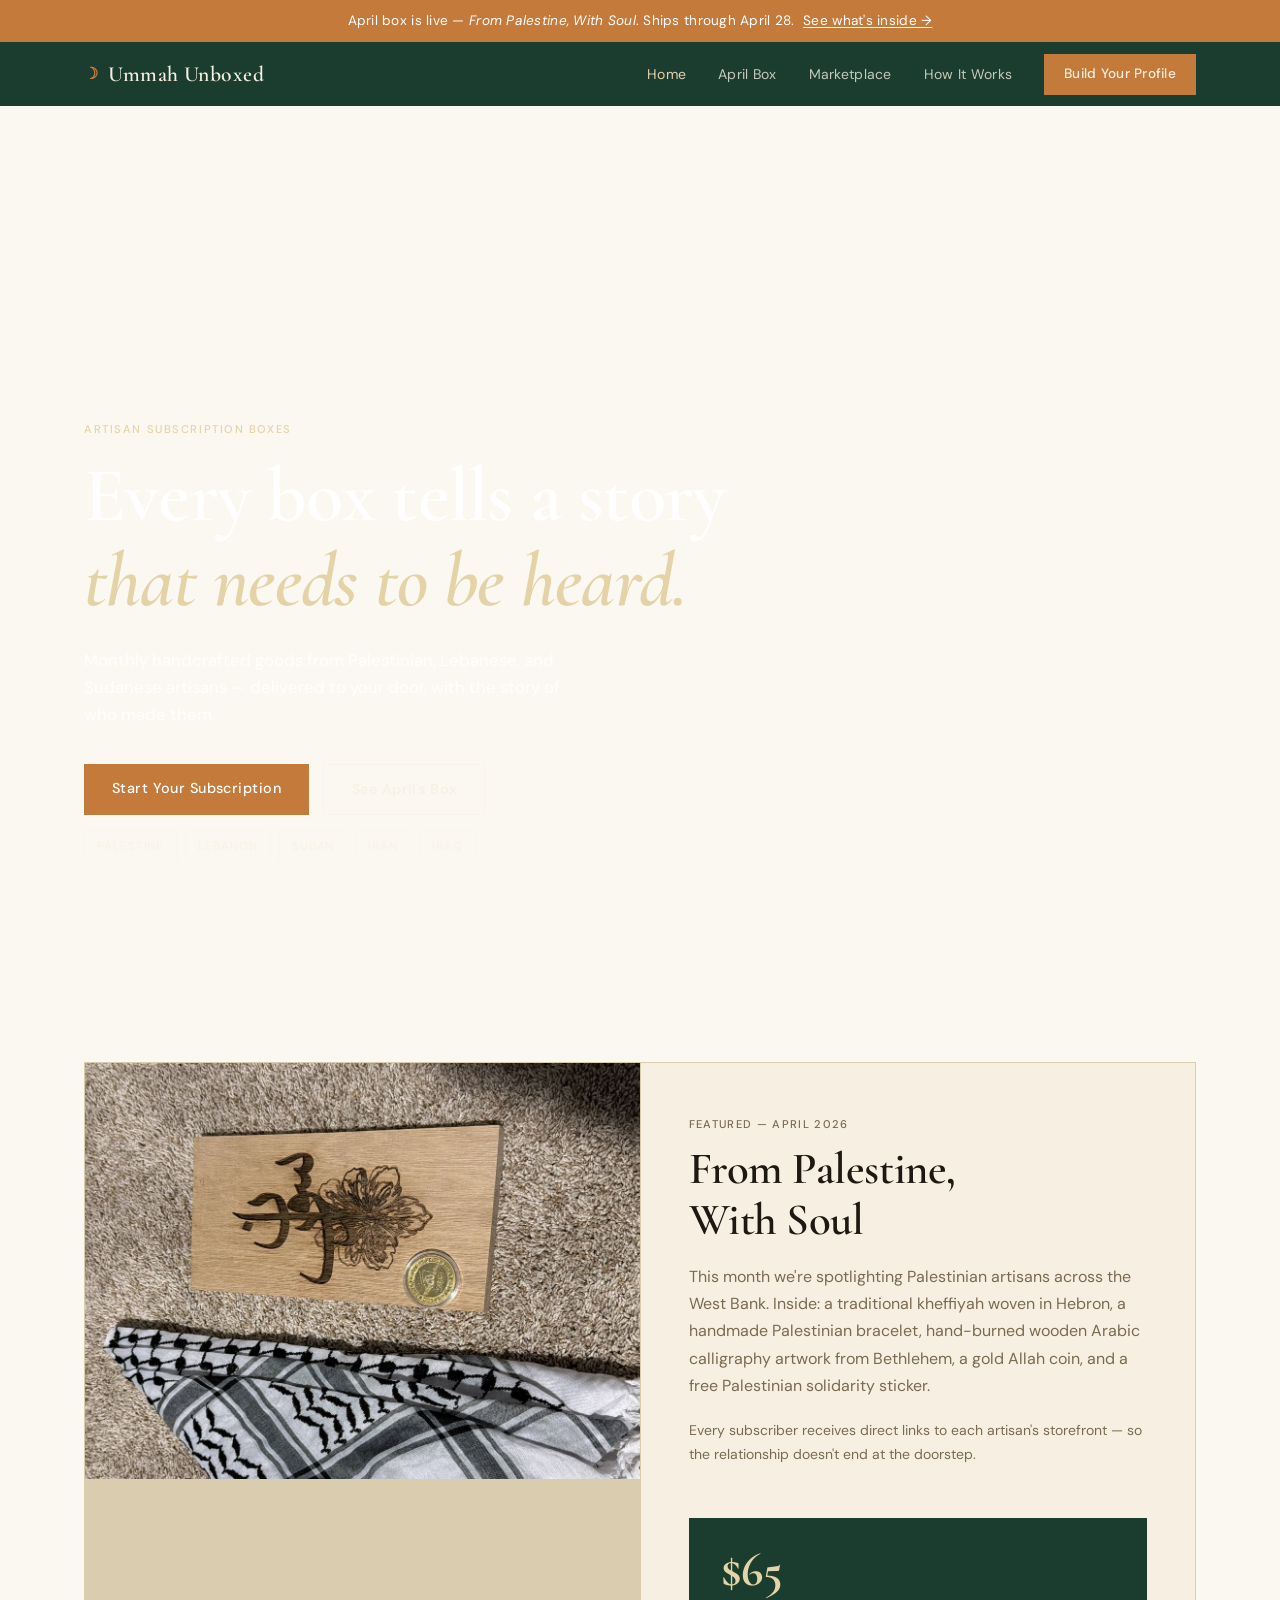
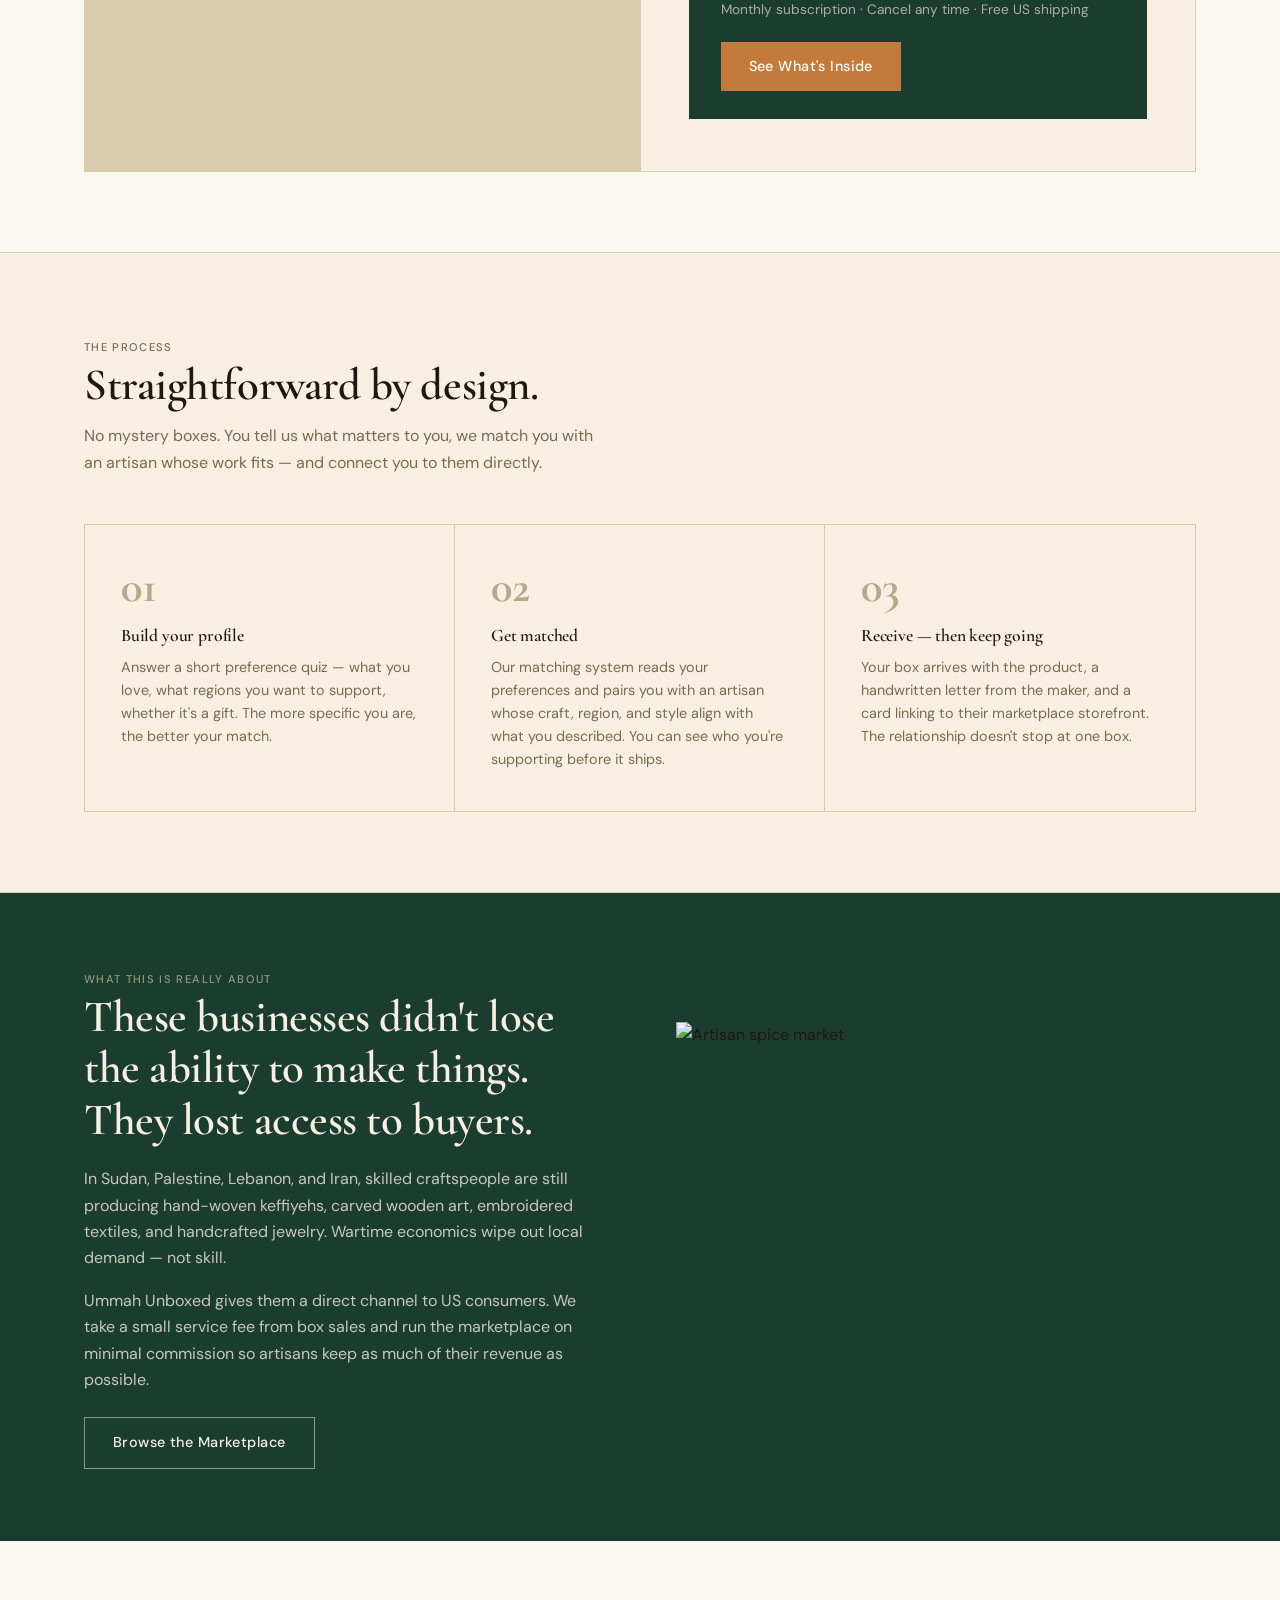
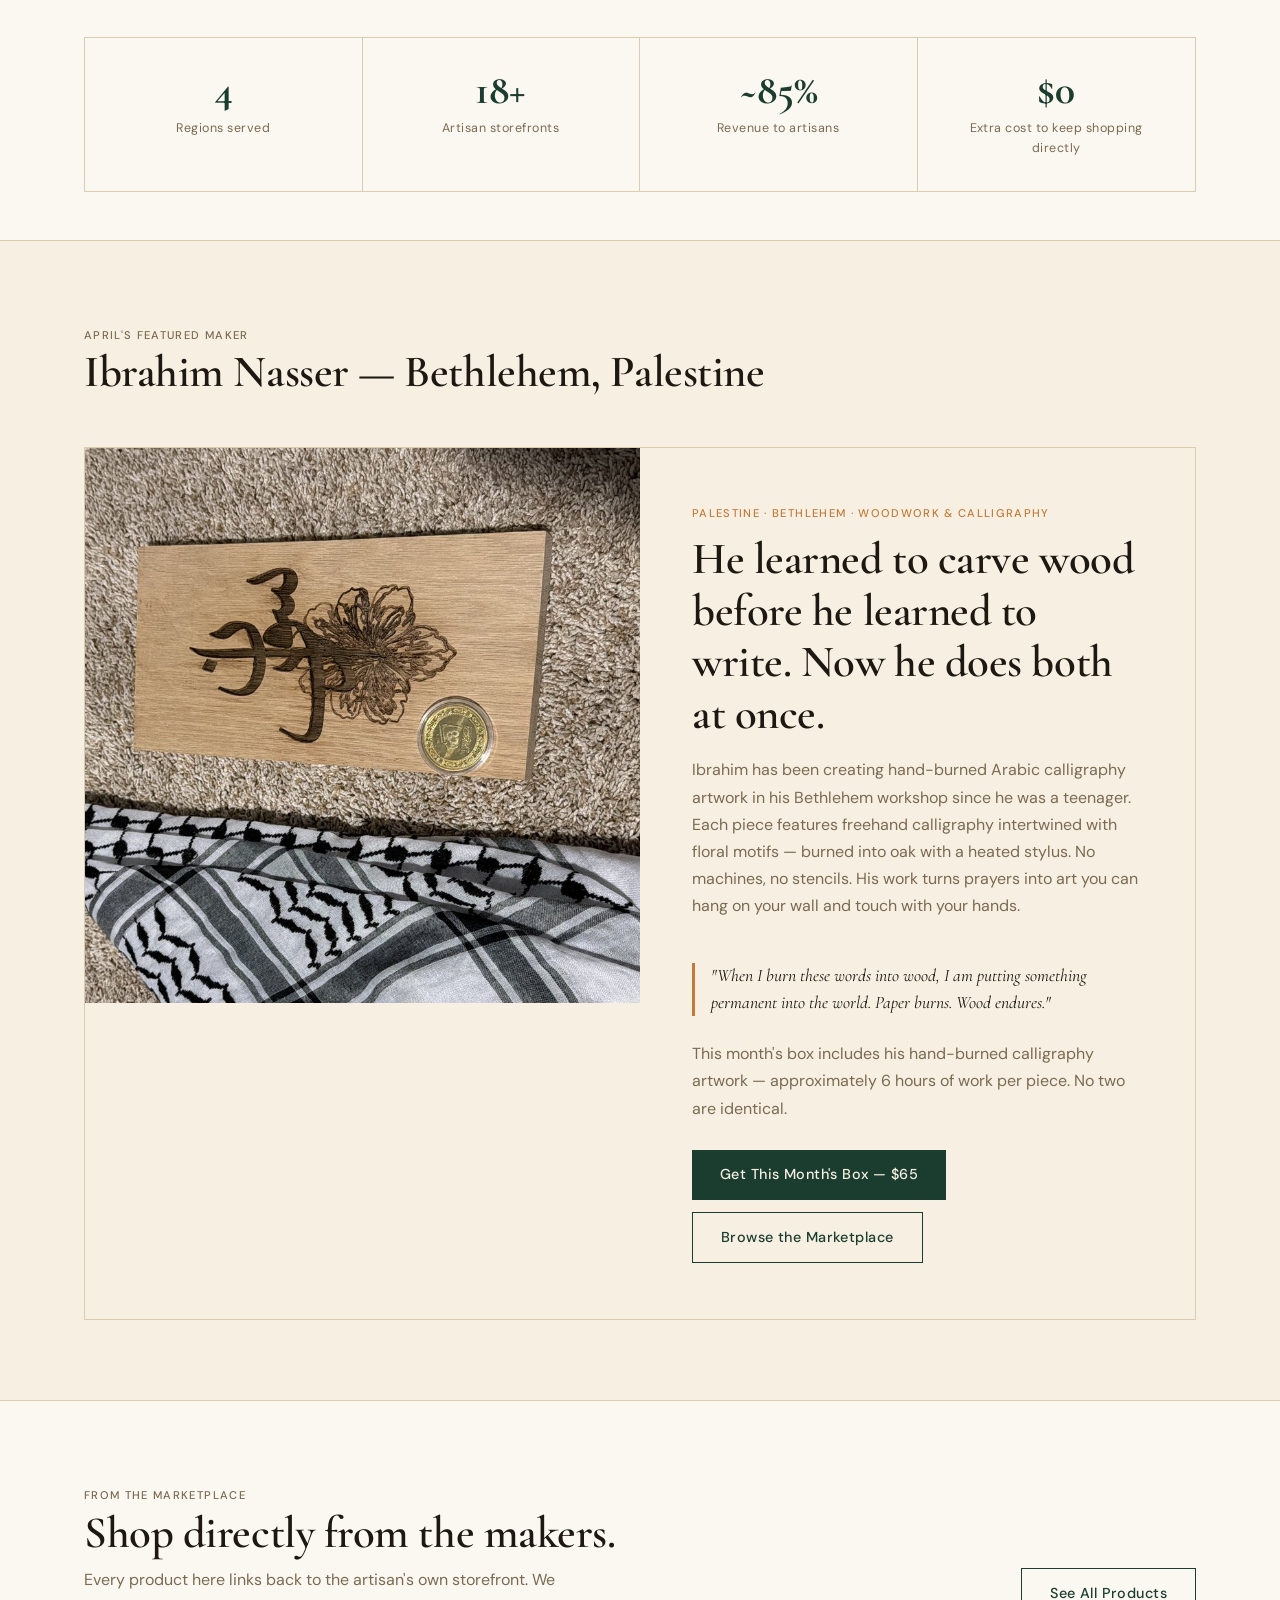
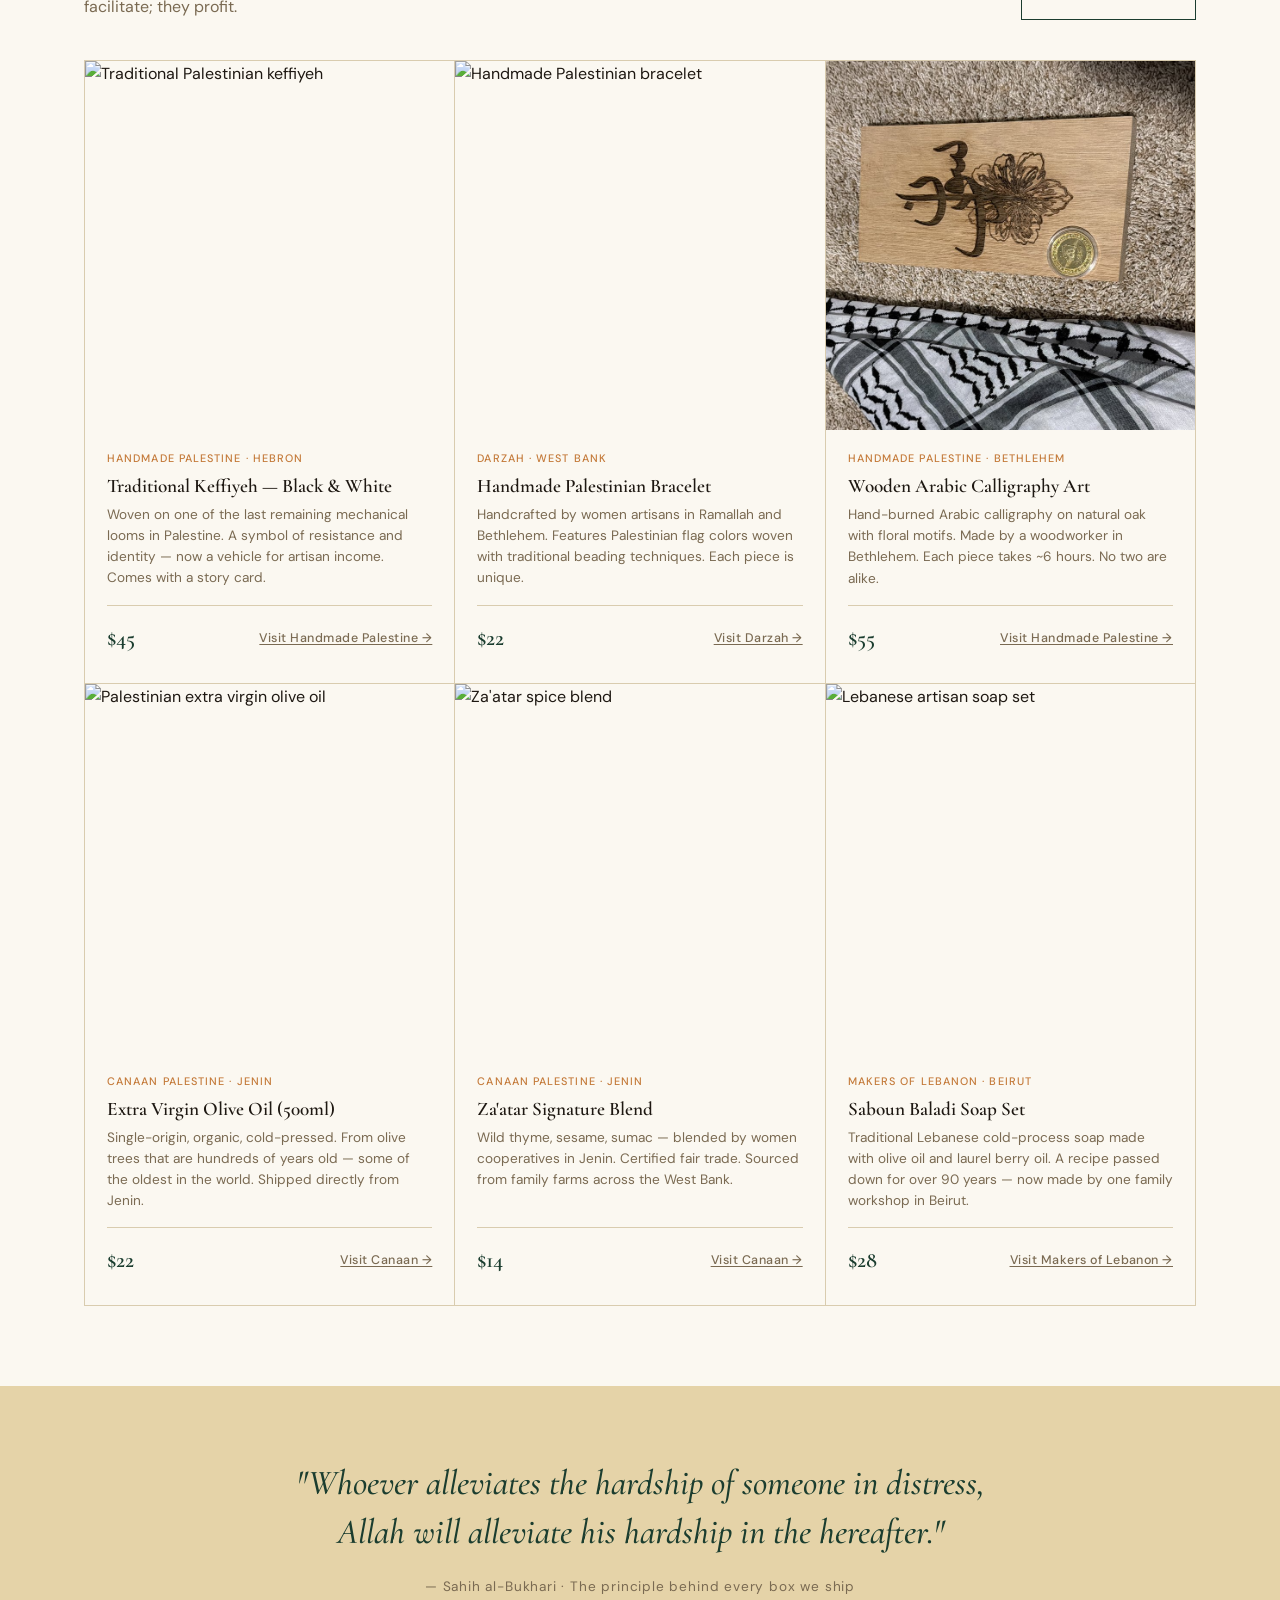
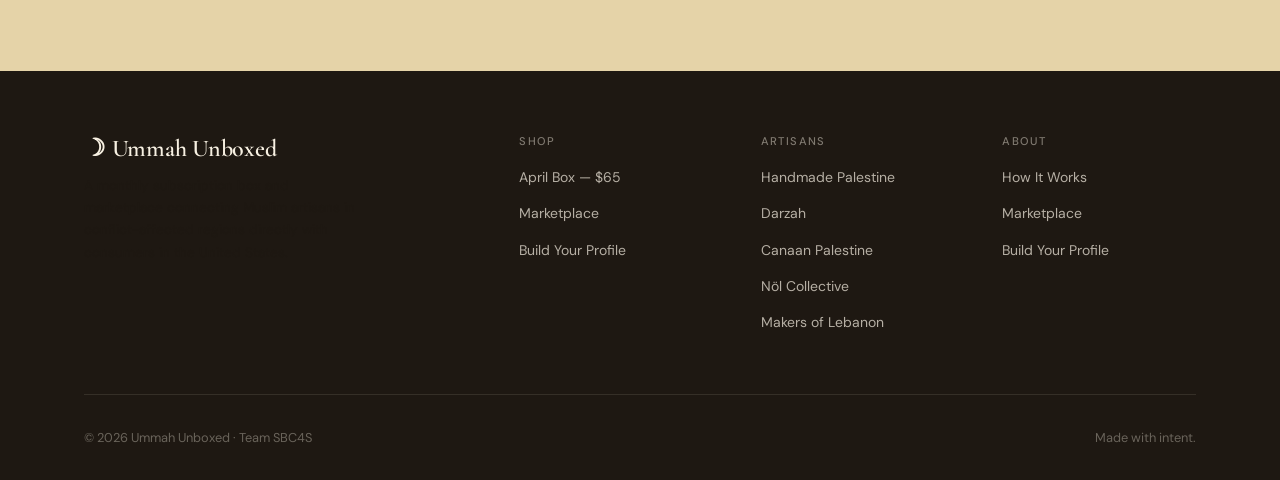
==== index.html @ d812a927 "Initial commit: Ummah Unboxed website with April 2026 box April box theme: "From Palestine, With Sou" ====
<!DOCTYPE html>
<html lang="en">
<head>
  <meta charset="UTF-8">
  <meta name="viewport" content="width=device-width, initial-scale=1.0">
  <title>Ummah Unboxed — Artisan Subscription Boxes from Muslim-Majority Regions</title>
  <link rel="stylesheet" href="styles.css">
  <style>
    .region-pills { display: flex; gap: 8px; flex-wrap: wrap; margin-top: 16px; }
    .region-pill {
      font-size: 0.72rem; letter-spacing: 0.08em; text-transform: uppercase;
      padding: 5px 12px; border: 1px solid rgba(247,240,226,0.35); color: rgba(247,240,226,0.65);
      font-weight: 500;
    }
    .two-col-feature {
      display: grid; grid-template-columns: 1fr 1fr; gap: 1px; background: var(--border);
      border: 1px solid var(--border); margin-top: 48px;
    }
    .two-col-feature__img { aspect-ratio: 4/3; overflow: hidden; }
    .two-col-feature__img img { width: 100%; height: 100%; object-fit: cover; }
    .two-col-feature__body {
      padding: 52px 48px; background: var(--cream); display: flex;
      flex-direction: column; justify-content: center;
    }
    .two-col-feature__body .label { margin-bottom: 10px; }
    .two-col-feature__body h2 { margin-bottom: 16px; }
    .two-col-feature__body p  { color: var(--muted); margin-bottom: 20px; line-height: 1.7; }
    .two-col-feature__price-box {
      background: var(--deep-green); color: var(--cream); padding: 28px 32px; margin-top: 32px;
    }
    .two-col-feature__price-box .price-big {
      font-family: 'Cormorant Garamond', Georgia, serif; font-size: 3rem;
      font-weight: 700; color: var(--wheat); line-height: 1;
    }
    .two-col-feature__price-box p { color: rgba(247,240,226,0.65); font-size: 0.85rem; margin-top: 4px; margin-bottom: 20px; }
    .story-pull {
      background: var(--deep-green); padding: 6px 16px;
      font-size: 0.72rem; letter-spacing: 0.1em; text-transform: uppercase;
      color: var(--wheat); font-weight: 500; display: inline-block; margin-bottom: 16px;
    }
    .impact-row {
      display: grid; grid-template-columns: repeat(4, 1fr); gap: 0;
      border: 1px solid var(--border); margin-top: 48px;
    }
    .impact-box {
      padding: 32px; text-align: center; border-right: 1px solid var(--border);
    }
    .impact-box:last-child { border-right: none; }
    .impact-box__num {
      font-family: 'Cormorant Garamond', Georgia, serif;
      font-size: 2.6rem; font-weight: 700; color: var(--deep-green); display: block; line-height: 1;
    }
    .impact-box__label { font-size: 0.78rem; color: var(--muted); margin-top: 6px; letter-spacing: 0.04em; }
    @media (max-width: 768px) {
      .two-col-feature { grid-template-columns: 1fr; }
      .impact-row { grid-template-columns: 1fr 1fr; }
      .impact-box { border-right: none; border-bottom: 1px solid var(--border); }
    }
    @media (max-width: 480px) { .impact-row { grid-template-columns: 1fr; } }
  </style>
</head>
<body>

<!-- Announcement Bar -->
<div class="announce-bar">
  April box is live — <em>From Palestine, With Soul</em>. Ships through April 28.&nbsp;
  <a href="april-box.html">See what's inside &rarr;</a>
</div>

<!-- Navigation -->
<nav class="nav">
  <div class="nav__inner">
    <a href="index.html" class="nav__logo">
      <span class="star">&#9789;</span> Ummah Unboxed
    </a>
    <div class="nav__links">
      <a href="index.html" class="active">Home</a>
      <a href="april-box.html">April Box</a>
      <a href="marketplace.html">Marketplace</a>
      <a href="#how-it-works">How It Works</a>
      <a href="profile.html" class="nav__cta">Build Your Profile</a>
    </div>
  </div>
</nav>

<!-- Hero -->
<section class="hero">
  <div class="hero__bg" style="background-image: url('https://images.unsplash.com/photo-1558769132-cb1aea458c5e?auto=format&fit=crop&w=1800&q=80');"></div>
  <div class="hero__content">
    <span class="hero__tag">Artisan Subscription Boxes</span>
    <h1 class="hero__headline">Every box tells a story<br><em>that needs to be heard.</em></h1>
    <p class="hero__sub">Monthly handcrafted goods from Palestinian, Lebanese, and Sudanese artisans — delivered to your door, with the story of who made them.</p>
    <div class="hero__actions">
      <a href="profile.html" class="btn btn--amber">Start Your Subscription</a>
      <a href="april-box.html" class="btn btn--outline-light">See April's Box</a>
    </div>
    <div class="region-pills">
      <span class="region-pill">Palestine</span>
      <span class="region-pill">Lebanon</span>
      <span class="region-pill">Sudan</span>
      <span class="region-pill">Iran</span>
      <span class="region-pill">Iraq</span>
    </div>
  </div>
</section>

<!-- April Box Feature -->
<section class="section" style="background: var(--light-cream);">
  <div class="container">
    <div class="two-col-feature">
      <div class="two-col-feature__img">
        <img src="april-box-photo.jpeg" alt="April 2026 box contents — keffiyeh, wooden calligraphy, gold coin">
      </div>
      <div class="two-col-feature__body">
        <span class="label">Featured — April 2026</span>
        <h2>From Palestine,<br>With Soul</h2>
        <p>This month we're spotlighting Palestinian artisans across the West Bank. Inside: a traditional kheffiyah woven in Hebron, a handmade Palestinian bracelet, hand-burned wooden Arabic calligraphy artwork from Bethlehem, a gold Allah coin, and a free Palestinian solidarity sticker.</p>
        <p style="font-size: 0.875rem; color: var(--muted);">Every subscriber receives direct links to each artisan's storefront — so the relationship doesn't end at the doorstep.</p>
        <div class="two-col-feature__price-box">
          <span class="price-big">$65</span>
          <p>Monthly subscription &middot; Cancel any time &middot; Free US shipping</p>
          <a href="april-box.html" class="btn btn--amber">See What's Inside</a>
        </div>
      </div>
    </div>
  </div>
</section>

<hr class="divider">

<!-- How It Works -->
<section class="section how-it-works" id="how-it-works">
  <div class="container">
    <div class="section-header">
      <span class="label">The Process</span>
      <h2>Straightforward by design.</h2>
      <p>No mystery boxes. You tell us what matters to you, we match you with an artisan whose work fits — and connect you to them directly.</p>
    </div>
    <div class="steps">
      <div class="step">
        <div class="step__num">01</div>
        <h4>Build your profile</h4>
        <p>Answer a short preference quiz — what you love, what regions you want to support, whether it's a gift. The more specific you are, the better your match.</p>
      </div>
      <div class="step">
        <div class="step__num">02</div>
        <h4>Get matched</h4>
        <p>Our matching system reads your preferences and pairs you with an artisan whose craft, region, and style align with what you described. You can see who you're supporting before it ships.</p>
      </div>
      <div class="step">
        <div class="step__num">03</div>
        <h4>Receive — then keep going</h4>
        <p>Your box arrives with the product, a handwritten letter from the maker, and a card linking to their marketplace storefront. The relationship doesn't stop at one box.</p>
      </div>
    </div>
  </div>
</section>

<hr class="divider">

<!-- Mission Section -->
<section class="mission-strip">
  <div class="container">
    <div class="mission-strip__inner">
      <div class="mission-strip__text">
        <span class="label" style="color: var(--wheat); opacity: 0.6;">What This Is Really About</span>
        <h2>These businesses didn't lose the ability to make things. They lost access to buyers.</h2>
        <p>In Sudan, Palestine, Lebanon, and Iran, skilled craftspeople are still producing hand-woven keffiyehs, carved wooden art, embroidered textiles, and handcrafted jewelry. Wartime economics wipe out local demand — not skill.</p>
        <p>Ummah Unboxed gives them a direct channel to US consumers. We take a small service fee from box sales and run the marketplace on minimal commission so artisans keep as much of their revenue as possible.</p>
        <a href="marketplace.html" class="btn btn--outline-light" style="margin-top: 8px;">Browse the Marketplace</a>
      </div>
      <div class="mission-strip__img">
        <img src="https://images.unsplash.com/photo-1596040033229-a9821ebd058d?auto=format&fit=crop&w=900&q=80" alt="Artisan spice market">
      </div>
    </div>
  </div>
</section>

<!-- Impact Numbers -->
<section class="section--sm" style="background: var(--light-cream);">
  <div class="container">
    <div class="impact-row">
      <div class="impact-box">
        <span class="impact-box__num">4</span>
        <div class="impact-box__label">Regions served</div>
      </div>
      <div class="impact-box">
        <span class="impact-box__num">18+</span>
        <div class="impact-box__label">Artisan storefronts</div>
      </div>
      <div class="impact-box">
        <span class="impact-box__num">~85%</span>
        <div class="impact-box__label">Revenue to artisans</div>
      </div>
      <div class="impact-box">
        <span class="impact-box__num">$0</span>
        <div class="impact-box__label">Extra cost to keep shopping directly</div>
      </div>
    </div>
  </div>
</section>

<hr class="divider">

<!-- Featured Artisan Spotlight -->
<section class="section" style="background: var(--cream);">
  <div class="container">
    <div class="section-header">
      <span class="label">April's Featured Maker</span>
      <h2>Ibrahim Nasser — Bethlehem, Palestine</h2>
    </div>
    <div class="artisan-spot">
      <div class="artisan-spot__img">
        <img src="april-box-photo.jpeg" alt="Handmade wooden Arabic calligraphy artwork from Bethlehem">
      </div>
      <div class="artisan-spot__body">
        <span class="artisan-spot__region">Palestine &middot; Bethlehem &middot; Woodwork &amp; Calligraphy</span>
        <h2>He learned to carve wood before he learned to write. Now he does both at once.</h2>
        <p>Ibrahim has been creating hand-burned Arabic calligraphy artwork in his Bethlehem workshop since he was a teenager. Each piece features freehand calligraphy intertwined with floral motifs — burned into oak with a heated stylus. No machines, no stencils. His work turns prayers into art you can hang on your wall and touch with your hands.</p>
        <blockquote>"When I burn these words into wood, I am putting something permanent into the world. Paper burns. Wood endures."</blockquote>
        <p>This month's box includes his hand-burned calligraphy artwork — approximately 6 hours of work per piece. No two are identical.</p>
        <div class="artisan-spot__actions">
          <a href="april-box.html" class="btn btn--primary">Get This Month's Box — $65</a>
          <a href="marketplace.html" class="btn btn--outline">Browse the Marketplace</a>
        </div>
      </div>
    </div>
  </div>
</section>

<hr class="divider">

<!-- Marketplace Preview -->
<section class="section" style="background: var(--light-cream);">
  <div class="container">
    <div class="section-header" style="display: flex; justify-content: space-between; align-items: flex-end; flex-wrap: wrap; gap: 16px; margin-bottom: 0;">
      <div>
        <span class="label">From the Marketplace</span>
        <h2>Shop directly from the makers.</h2>
        <p style="margin-top: 8px;">Every product here links back to the artisan's own storefront. We facilitate; they profit.</p>
      </div>
      <a href="marketplace.html" class="btn btn--outline" style="white-space: nowrap;">See All Products</a>
    </div>

    <div class="product-grid" style="margin-top: 40px;">

      <!-- Product 1 - Keffiyeh -->
      <div class="product-card">
        <div class="product-card__img">
          <img src="https://images.unsplash.com/photo-1583394293214-0b3b6a9b5fcc?auto=format&fit=crop&w=600&q=80" alt="Traditional Palestinian keffiyeh">
        </div>
        <div class="product-card__body">
          <span class="product-card__from">Handmade Palestine &middot; Hebron</span>
          <div class="product-card__name">Traditional Keffiyeh &mdash; Black &amp; White</div>
          <p class="product-card__desc">Woven on one of the last remaining mechanical looms in Palestine. A symbol of resistance and identity — now a vehicle for artisan income. Comes with a story card.</p>
          <div class="product-card__footer">
            <span class="product-card__price">$45</span>
            <a href="https://handmadepalestine.com" target="_blank" class="product-card__link">Visit Handmade Palestine &rarr;</a>
          </div>
        </div>
      </div>

      <!-- Product 2 - Bracelet -->
      <div class="product-card">
        <div class="product-card__img">
          <img src="https://images.unsplash.com/photo-1611085583191-a3b181a88401?auto=format&fit=crop&w=600&q=80" alt="Handmade Palestinian bracelet">
        </div>
        <div class="product-card__body">
          <span class="product-card__from">Darzah &middot; West Bank</span>
          <div class="product-card__name">Handmade Palestinian Bracelet</div>
          <p class="product-card__desc">Handcrafted by women artisans in Ramallah and Bethlehem. Features Palestinian flag colors woven with traditional beading techniques. Each piece is unique.</p>
          <div class="product-card__footer">
            <span class="product-card__price">$22</span>
            <a href="https://www.darzah.org" target="_blank" class="product-card__link">Visit Darzah &rarr;</a>
          </div>
        </div>
      </div>

      <!-- Product 3 - Wooden Art -->
      <div class="product-card">
        <div class="product-card__img">
          <img src="april-box-photo.jpeg" alt="Handmade wooden Arabic calligraphy artwork" style="object-position: top;">
        </div>
        <div class="product-card__body">
          <span class="product-card__from">Handmade Palestine &middot; Bethlehem</span>
          <div class="product-card__name">Wooden Arabic Calligraphy Art</div>
          <p class="product-card__desc">Hand-burned Arabic calligraphy on natural oak with floral motifs. Made by a woodworker in Bethlehem. Each piece takes ~6 hours. No two are alike.</p>
          <div class="product-card__footer">
            <span class="product-card__price">$55</span>
            <a href="https://handmadepalestine.com" target="_blank" class="product-card__link">Visit Handmade Palestine &rarr;</a>
          </div>
        </div>
      </div>

      <!-- Product 4 - Olive Oil -->
      <div class="product-card">
        <div class="product-card__img">
          <img src="https://images.unsplash.com/photo-1474979266404-7eaacbcd87c5?auto=format&fit=crop&w=600&q=80" alt="Palestinian extra virgin olive oil">
        </div>
        <div class="product-card__body">
          <span class="product-card__from">Canaan Palestine &middot; Jenin</span>
          <div class="product-card__name">Extra Virgin Olive Oil (500ml)</div>
          <p class="product-card__desc">Single-origin, organic, cold-pressed. From olive trees that are hundreds of years old — some of the oldest in the world. Shipped directly from Jenin.</p>
          <div class="product-card__footer">
            <span class="product-card__price">$22</span>
            <a href="https://canaanpalestine.com" target="_blank" class="product-card__link">Visit Canaan &rarr;</a>
          </div>
        </div>
      </div>

      <!-- Product 5 - Za'atar -->
      <div class="product-card">
        <div class="product-card__img">
          <img src="https://images.unsplash.com/photo-1596040033229-a9821ebd058d?auto=format&fit=crop&w=600&q=80" alt="Za'atar spice blend">
        </div>
        <div class="product-card__body">
          <span class="product-card__from">Canaan Palestine &middot; Jenin</span>
          <div class="product-card__name">Za'atar Signature Blend</div>
          <p class="product-card__desc">Wild thyme, sesame, sumac — blended by women cooperatives in Jenin. Certified fair trade. Sourced from family farms across the West Bank.</p>
          <div class="product-card__footer">
            <span class="product-card__price">$14</span>
            <a href="https://canaanpalestine.com" target="_blank" class="product-card__link">Visit Canaan &rarr;</a>
          </div>
        </div>
      </div>

      <!-- Product 6 - Soap -->
      <div class="product-card">
        <div class="product-card__img">
          <img src="https://images.unsplash.com/photo-1540202403-b7abd6a9f0c4?auto=format&fit=crop&w=600&q=80" alt="Lebanese artisan soap set">
        </div>
        <div class="product-card__body">
          <span class="product-card__from">Makers of Lebanon &middot; Beirut</span>
          <div class="product-card__name">Saboun Baladi Soap Set</div>
          <p class="product-card__desc">Traditional Lebanese cold-process soap made with olive oil and laurel berry oil. A recipe passed down for over 90 years — now made by one family workshop in Beirut.</p>
          <div class="product-card__footer">
            <span class="product-card__price">$28</span>
            <a href="https://makersoflebanon.com" target="_blank" class="product-card__link">Visit Makers of Lebanon &rarr;</a>
          </div>
        </div>
      </div>

    </div>
  </div>
</section>

<!-- Pull Quote -->
<div class="quote-strip">
  <blockquote>"Whoever alleviates the hardship of someone in distress, Allah will alleviate his hardship in the hereafter."</blockquote>
  <cite>&mdash; Sahih al-Bukhari &middot; The principle behind every box we ship</cite>
</div>

<!-- Footer -->
<footer class="footer">
  <div class="container">
    <div class="footer__inner">
      <div class="footer__brand">
        <h3>&#9789; Ummah Unboxed</h3>
        <p>A monthly subscription box and marketplace connecting Muslim artisans in conflict-affected regions directly with consumers in the United States.</p>
      </div>
      <div class="footer__col">
        <h4>Shop</h4>
        <ul>
          <li><a href="april-box.html">April Box &mdash; $65</a></li>
          <li><a href="marketplace.html">Marketplace</a></li>
          <li><a href="profile.html">Build Your Profile</a></li>
        </ul>
      </div>
      <div class="footer__col">
        <h4>Artisans</h4>
        <ul>
          <li><a href="https://handmadepalestine.com" target="_blank">Handmade Palestine</a></li>
          <li><a href="https://www.darzah.org" target="_blank">Darzah</a></li>
          <li><a href="https://canaanpalestine.com" target="_blank">Canaan Palestine</a></li>
          <li><a href="https://nolcollective.com" target="_blank">N&ouml;l Collective</a></li>
          <li><a href="https://makersoflebanon.com" target="_blank">Makers of Lebanon</a></li>
        </ul>
      </div>
      <div class="footer__col">
        <h4>About</h4>
        <ul>
          <li><a href="#how-it-works">How It Works</a></li>
          <li><a href="marketplace.html">Marketplace</a></li>
          <li><a href="profile.html">Build Your Profile</a></li>
        </ul>
      </div>
    </div>
    <div class="footer__bottom">
      <span>&copy; 2026 Ummah Unboxed &middot; Team SBC4S</span>
      <span>Made with intent.</span>
    </div>
  </div>
</footer>

<script>
  document.querySelectorAll('.size-btn').forEach(btn => {
    btn.addEventListener('click', () => {
      btn.closest('.size-row').querySelectorAll('.size-btn').forEach(b => b.classList.remove('selected'));
      btn.classList.add('selected');
    });
  });
</script>

</body>
</html>
---- styles.css ----
@import url('https://fonts.googleapis.com/css2?family=Cormorant+Garamond:ital,wght@0,400;0,500;0,600;0,700;1,400;1,600&family=DM+Sans:opsz,wght@9..40,300;9..40,400;9..40,500&display=swap');

/* ── Variables ── */
:root {
  --cream:        #F7F0E2;
  --light-cream:  #FBF8F1;
  --deep-green:   #1B3D2F;
  --green-mid:    #2D5C44;
  --amber:        #C47A3A;
  --amber-dark:   #9E5E22;
  --warm-black:   #1E1812;
  --wheat:        #E5D3A8;
  --muted:        #7A6A52;
  --border:       #D9CCAF;
  --border-dark:  #B8A88A;
  --red-accent:   #A83030;
}

*, *::before, *::after { box-sizing: border-box; margin: 0; padding: 0; }
html { font-size: 16px; scroll-behavior: smooth; }

body {
  font-family: 'DM Sans', -apple-system, Helvetica, Arial, sans-serif;
  background: var(--light-cream);
  color: var(--warm-black);
  line-height: 1.65;
  -webkit-font-smoothing: antialiased;
}

img { display: block; max-width: 100%; }
a  { color: inherit; text-decoration: none; }
ul { list-style: none; }

/* ── Typography ── */
h1, h2, h3, h4 {
  font-family: 'Cormorant Garamond', Georgia, serif;
  font-weight: 600;
  line-height: 1.15;
  letter-spacing: -0.01em;
}
h1 { font-size: clamp(2.4rem, 5vw, 4.2rem); }
h2 { font-size: clamp(1.8rem, 3.5vw, 2.8rem); }
h3 { font-size: clamp(1.3rem, 2.5vw, 1.9rem); }
h4 { font-size: 1.15rem; }

p { font-size: 1rem; color: var(--warm-black); }
.muted { color: var(--muted); font-size: 0.875rem; }
.label {
  font-size: 0.7rem;
  font-weight: 500;
  letter-spacing: 0.12em;
  text-transform: uppercase;
  color: var(--muted);
}

/* ── Layout ── */
.container { max-width: 1160px; margin: 0 auto; padding: 0 24px; }
.section    { padding: 80px 0; }
.section--sm { padding: 48px 0; }
.divider {
  border: none;
  border-top: 1px solid var(--border);
  margin: 0;
}
.divider--thick {
  border-top: 3px solid var(--deep-green);
}

/* ── Navigation ── */
.nav {
  background: var(--deep-green);
  position: sticky;
  top: 0;
  z-index: 100;
}
.nav__inner {
  display: flex;
  align-items: center;
  justify-content: space-between;
  height: 64px;
  max-width: 1160px;
  margin: 0 auto;
  padding: 0 24px;
}
.nav__logo {
  font-family: 'Cormorant Garamond', Georgia, serif;
  font-size: 1.35rem;
  font-weight: 600;
  color: var(--cream);
  letter-spacing: 0.02em;
  display: flex;
  align-items: center;
  gap: 10px;
}
.nav__logo span.star { color: var(--amber); font-size: 1rem; }
.nav__links {
  display: flex;
  align-items: center;
  gap: 32px;
}
.nav__links a {
  color: rgba(247,240,226,0.78);
  font-size: 0.875rem;
  font-weight: 400;
  letter-spacing: 0.02em;
  transition: color 0.15s;
}
.nav__links a:hover { color: var(--cream); }
.nav__links a.active { color: var(--wheat); }
.nav__cta {
  background: var(--amber);
  color: var(--cream) !important;
  font-weight: 500 !important;
  padding: 9px 20px;
  font-size: 0.85rem !important;
  letter-spacing: 0.03em;
  transition: background 0.15s !important;
}
.nav__cta:hover { background: var(--amber-dark) !important; }

/* ── Buttons ── */
.btn {
  display: inline-block;
  font-family: 'DM Sans', sans-serif;
  font-size: 0.9rem;
  font-weight: 500;
  letter-spacing: 0.03em;
  padding: 13px 28px;
  cursor: pointer;
  border: none;
  transition: background 0.15s, color 0.15s;
  text-align: center;
}
.btn--primary {
  background: var(--deep-green);
  color: var(--cream);
}
.btn--primary:hover { background: var(--green-mid); }

.btn--amber {
  background: var(--amber);
  color: #fff;
}
.btn--amber:hover { background: var(--amber-dark); }

.btn--outline {
  background: transparent;
  color: var(--deep-green);
  border: 1.5px solid var(--deep-green);
}
.btn--outline:hover { background: var(--deep-green); color: var(--cream); }

.btn--outline-light {
  background: transparent;
  color: var(--cream);
  border: 1.5px solid rgba(247,240,226,0.5);
}
.btn--outline-light:hover {
  background: rgba(247,240,226,0.1);
  border-color: var(--cream);
}

.btn--sm { padding: 9px 18px; font-size: 0.8rem; }

/* ── Announcement Bar ── */
.announce-bar {
  background: var(--amber);
  color: #fff;
  text-align: center;
  padding: 10px 24px;
  font-size: 0.85rem;
  font-weight: 400;
  letter-spacing: 0.02em;
}
.announce-bar a {
  color: #fff;
  text-decoration: underline;
  text-underline-offset: 2px;
}

/* ── Hero ── */
.hero {
  position: relative;
  height: 92vh;
  min-height: 580px;
  overflow: hidden;
  display: flex;
  align-items: flex-end;
}
.hero__bg {
  position: absolute;
  inset: 0;
  background-size: cover;
  background-position: center;
  filter: brightness(0.62);
}
.hero__content {
  position: relative;
  z-index: 2;
  padding: 0 0 72px 0;
  max-width: 1160px;
  width: 100%;
  margin: 0 auto;
  padding-left: 24px;
  padding-right: 24px;
}
.hero__tag {
  display: inline-block;
  font-size: 0.7rem;
  letter-spacing: 0.14em;
  text-transform: uppercase;
  color: var(--wheat);
  font-weight: 500;
  margin-bottom: 16px;
  font-family: 'DM Sans', sans-serif;
}
.hero__headline {
  font-family: 'Cormorant Garamond', Georgia, serif;
  font-size: clamp(2.8rem, 6vw, 5rem);
  font-weight: 600;
  color: #fff;
  line-height: 1.1;
  max-width: 720px;
  margin-bottom: 24px;
}
.hero__headline em { font-style: italic; color: var(--wheat); }
.hero__sub {
  font-size: 1.05rem;
  color: rgba(255,255,255,0.82);
  max-width: 480px;
  margin-bottom: 36px;
  line-height: 1.6;
}
.hero__actions { display: flex; gap: 14px; flex-wrap: wrap; }

/* ── Section Headers ── */
.section-header { margin-bottom: 48px; }
.section-header--center { text-align: center; }
.section-header p { color: var(--muted); margin-top: 12px; max-width: 520px; }
.section-header--center p { margin-left: auto; margin-right: auto; }

/* ── Mission Strip ── */
.mission-strip {
  background: var(--deep-green);
  padding: 72px 0;
}
.mission-strip__inner {
  display: grid;
  grid-template-columns: 1fr 1fr;
  gap: 72px;
  align-items: center;
}
.mission-strip__text h2 { color: var(--cream); margin-bottom: 20px; }
.mission-strip__text p  { color: rgba(247,240,226,0.78); margin-bottom: 16px; }
.mission-strip__img {
  aspect-ratio: 4/3;
  overflow: hidden;
}
.mission-strip__img img {
  width: 100%; height: 100%;
  object-fit: cover;
}

/* ── How It Works ── */
.how-it-works { background: var(--cream); }
.steps {
  display: grid;
  grid-template-columns: repeat(3, 1fr);
  gap: 0;
  border: 1px solid var(--border);
}
.step {
  padding: 40px 36px;
  border-right: 1px solid var(--border);
}
.step:last-child { border-right: none; }
.step__num {
  font-family: 'Cormorant Garamond', Georgia, serif;
  font-size: 2.8rem;
  font-weight: 700;
  color: var(--border-dark);
  line-height: 1;
  margin-bottom: 16px;
}
.step h4 { font-size: 1.1rem; margin-bottom: 10px; font-weight: 600; }
.step p  { font-size: 0.9rem; color: var(--muted); line-height: 1.6; }

/* ── Artisan Spotlight ── */
.artisan-spot {
  display: grid;
  grid-template-columns: 1fr 1fr;
  gap: 0;
  border: 1px solid var(--border);
  overflow: hidden;
}
.artisan-spot__img { aspect-ratio: 1; overflow: hidden; }
.artisan-spot__img img { width: 100%; height: 100%; object-fit: cover; }
.artisan-spot__body {
  padding: 56px 52px;
  display: flex;
  flex-direction: column;
  justify-content: center;
  background: var(--cream);
}
.artisan-spot__region {
  font-size: 0.7rem;
  letter-spacing: 0.12em;
  text-transform: uppercase;
  color: var(--amber);
  font-weight: 500;
  margin-bottom: 12px;
}
.artisan-spot__body h2 { margin-bottom: 16px; }
.artisan-spot__body p  { color: var(--muted); margin-bottom: 20px; line-height: 1.7; }
.artisan-spot__body blockquote {
  border-left: 3px solid var(--amber);
  padding-left: 16px;
  font-family: 'Cormorant Garamond', Georgia, serif;
  font-style: italic;
  font-size: 1.1rem;
  color: var(--warm-black);
  margin: 24px 0;
  line-height: 1.5;
}
.artisan-spot__actions { display: flex; gap: 12px; margin-top: 8px; flex-wrap: wrap; }

/* ── Product Grid ── */
.product-grid {
  display: grid;
  grid-template-columns: repeat(3, 1fr);
  gap: 1px;
  background: var(--border);
  border: 1px solid var(--border);
}
.product-card {
  background: var(--light-cream);
  display: flex;
  flex-direction: column;
}
.product-card__img {
  aspect-ratio: 1;
  overflow: hidden;
}
.product-card__img img {
  width: 100%; height: 100%;
  object-fit: cover;
  transition: transform 0.4s ease;
}
.product-card:hover .product-card__img img { transform: scale(1.04); }
.product-card__body { padding: 20px 22px 26px; flex: 1; display: flex; flex-direction: column; }
.product-card__from {
  font-size: 0.68rem;
  letter-spacing: 0.1em;
  text-transform: uppercase;
  color: var(--amber);
  font-weight: 500;
  margin-bottom: 6px;
}
.product-card__name {
  font-family: 'Cormorant Garamond', Georgia, serif;
  font-size: 1.2rem;
  font-weight: 600;
  margin-bottom: 6px;
  line-height: 1.25;
}
.product-card__desc {
  font-size: 0.85rem;
  color: var(--muted);
  line-height: 1.55;
  flex: 1;
  margin-bottom: 16px;
}
.product-card__footer {
  display: flex;
  align-items: center;
  justify-content: space-between;
  border-top: 1px solid var(--border);
  padding-top: 14px;
  margin-top: auto;
}
.product-card__price {
  font-family: 'Cormorant Garamond', Georgia, serif;
  font-size: 1.4rem;
  font-weight: 600;
  color: var(--deep-green);
}
.product-card__link {
  font-size: 0.78rem;
  font-weight: 500;
  letter-spacing: 0.04em;
  color: var(--muted);
  text-decoration: underline;
  text-underline-offset: 2px;
  transition: color 0.15s;
}
.product-card__link:hover { color: var(--amber); }
.product-card__region-tag {
  display: inline-block;
  font-size: 0.68rem;
  letter-spacing: 0.08em;
  text-transform: uppercase;
  padding: 3px 8px;
  background: var(--wheat);
  color: var(--muted);
  font-weight: 500;
  margin-bottom: 8px;
}

/* ── April Box ── */
.april-hero {
  background: var(--deep-green);
  padding: 88px 0;
}
.april-hero__inner {
  display: grid;
  grid-template-columns: 1fr 1fr;
  gap: 80px;
  align-items: center;
}
.april-hero__label {
  font-size: 0.7rem;
  letter-spacing: 0.14em;
  text-transform: uppercase;
  color: var(--wheat);
  font-weight: 500;
  margin-bottom: 12px;
}
.april-hero__title {
  font-family: 'Cormorant Garamond', Georgia, serif;
  font-size: clamp(2.2rem, 4vw, 3.4rem);
  font-weight: 600;
  color: var(--cream);
  line-height: 1.1;
  margin-bottom: 20px;
}
.april-hero__title em { font-style: italic; color: var(--wheat); }
.april-hero__desc { color: rgba(247,240,226,0.75); line-height: 1.7; margin-bottom: 32px; }
.april-hero__price {
  font-family: 'Cormorant Garamond', Georgia, serif;
  font-size: 2.8rem;
  color: var(--wheat);
  font-weight: 700;
  margin-bottom: 6px;
}
.april-hero__price-note { font-size: 0.8rem; color: rgba(247,240,226,0.55); margin-bottom: 28px; }
.april-hero__img {
  position: relative;
}
.april-hero__img img {
  width: 100%;
  aspect-ratio: 4/3;
  object-fit: cover;
}
.april-hero__img::after {
  content: 'April 2026';
  position: absolute;
  bottom: -1px;
  right: -1px;
  background: var(--amber);
  color: #fff;
  font-size: 0.72rem;
  letter-spacing: 0.1em;
  text-transform: uppercase;
  font-weight: 500;
  padding: 7px 14px;
}

/* Box contents */
.box-contents { background: var(--cream); padding: 80px 0; }
.box-contents__grid {
  display: grid;
  grid-template-columns: repeat(3, 1fr);
  gap: 32px;
  margin-top: 48px;
}
.box-item {
  border: 1px solid var(--border);
}
.box-item__img { aspect-ratio: 4/3; overflow: hidden; }
.box-item__img img { width: 100%; height: 100%; object-fit: cover; }
.box-item__body { padding: 22px 24px 28px; }
.box-item__num {
  font-family: 'Cormorant Garamond', Georgia, serif;
  font-size: 1rem;
  color: var(--amber);
  font-weight: 600;
  margin-bottom: 6px;
}
.box-item__body h4 { font-size: 1.1rem; margin-bottom: 8px; }
.box-item__body p  { font-size: 0.875rem; color: var(--muted); line-height: 1.6; }

/* ── Artisan Story ── */
.artisan-story { padding: 80px 0; }
.artisan-story__inner {
  display: grid;
  grid-template-columns: 340px 1fr;
  gap: 72px;
  align-items: start;
}
.artisan-story__portrait {
  position: sticky;
  top: 88px;
}
.artisan-story__portrait img { width: 100%; aspect-ratio: 3/4; object-fit: cover; }
.artisan-story__portrait-caption {
  padding: 14px 0 0;
  font-size: 0.8rem;
  color: var(--muted);
  border-top: 1px solid var(--border);
  margin-top: 12px;
}
.artisan-story__portrait-name {
  font-family: 'Cormorant Garamond', Georgia, serif;
  font-size: 1.2rem;
  font-weight: 600;
  display: block;
  margin-bottom: 2px;
}
.artisan-story__text h2 { margin-bottom: 24px; }
.artisan-story__text p  { margin-bottom: 20px; line-height: 1.75; color: var(--muted); }
.artisan-story__text p.lead { color: var(--warm-black); font-size: 1.1rem; }
.artisan-story__cta { margin-top: 36px; padding-top: 36px; border-top: 1px solid var(--border); }
.artisan-story__cta p { color: var(--muted); margin-bottom: 18px; font-size: 0.9rem; }

/* ── Marketplace Header ── */
.marketplace-header {
  background: var(--cream);
  padding: 56px 0 40px;
  border-bottom: 1px solid var(--border);
}
.marketplace-header h1 { margin-bottom: 8px; }
.marketplace-header p  { color: var(--muted); max-width: 520px; }

/* Filter bar */
.filter-bar {
  background: var(--light-cream);
  border-bottom: 1px solid var(--border);
  position: sticky;
  top: 64px;
  z-index: 50;
}
.filter-bar__inner {
  display: flex;
  align-items: center;
  gap: 0;
  max-width: 1160px;
  margin: 0 auto;
  padding: 0 24px;
  overflow-x: auto;
}
.filter-tab {
  display: inline-block;
  padding: 14px 22px;
  font-size: 0.82rem;
  font-weight: 500;
  letter-spacing: 0.04em;
  color: var(--muted);
  border-bottom: 2px solid transparent;
  cursor: pointer;
  white-space: nowrap;
  transition: color 0.15s, border-color 0.15s;
}
.filter-tab:hover     { color: var(--warm-black); }
.filter-tab.active    { color: var(--deep-green); border-bottom-color: var(--deep-green); }

/* Marketplace grid — 4 col */
.marketplace-grid {
  display: grid;
  grid-template-columns: repeat(4, 1fr);
  gap: 1px;
  background: var(--border);
  border: 1px solid var(--border);
  margin-top: 40px;
}
.marketplace-grid .product-card__img { aspect-ratio: 4/3; }

/* ── Business Cards ── */
.business-cards {
  display: grid;
  grid-template-columns: repeat(3, 1fr);
  gap: 24px;
  margin-top: 48px;
}
.business-card {
  border: 1px solid var(--border);
  padding: 28px;
  background: var(--cream);
}
.business-card__flag {
  font-size: 1.4rem;
  margin-bottom: 10px;
  display: block;
}
.business-card__name {
  font-family: 'Cormorant Garamond', Georgia, serif;
  font-size: 1.3rem;
  font-weight: 600;
  margin-bottom: 6px;
}
.business-card__location { font-size: 0.78rem; color: var(--amber); font-weight: 500; margin-bottom: 12px; letter-spacing: 0.05em; }
.business-card__desc { font-size: 0.85rem; color: var(--muted); line-height: 1.6; margin-bottom: 18px; }
.business-card__link {
  font-size: 0.8rem;
  font-weight: 500;
  letter-spacing: 0.04em;
  color: var(--deep-green);
  text-decoration: underline;
  text-underline-offset: 2px;
}
.business-card__link:hover { color: var(--amber); }

/* ── Quote Strip ── */
.quote-strip {
  background: var(--wheat);
  padding: 72px 0;
  text-align: center;
}
.quote-strip blockquote {
  font-family: 'Cormorant Garamond', Georgia, serif;
  font-size: clamp(1.5rem, 3vw, 2.2rem);
  font-style: italic;
  font-weight: 500;
  color: var(--deep-green);
  max-width: 760px;
  margin: 0 auto 16px;
  line-height: 1.4;
}
.quote-strip cite { font-size: 0.85rem; color: var(--muted); font-style: normal; letter-spacing: 0.06em; }

/* ── Profile Form ── */
.profile-page { min-height: 100vh; background: var(--light-cream); }
.profile-header {
  background: var(--deep-green);
  padding: 64px 0 56px;
}
.profile-header h1 { color: var(--cream); margin-bottom: 12px; }
.profile-header p  { color: rgba(247,240,226,0.72); max-width: 500px; }
.profile-form-wrap {
  max-width: 720px;
  margin: 0 auto;
  padding: 64px 24px 96px;
}
.form-step {
  padding: 40px 0;
  border-bottom: 1px solid var(--border);
}
.form-step:last-of-type { border-bottom: none; }
.form-step__num {
  font-size: 0.68rem;
  letter-spacing: 0.14em;
  text-transform: uppercase;
  color: var(--amber);
  font-weight: 500;
  margin-bottom: 6px;
}
.form-step h3 { font-size: 1.5rem; margin-bottom: 8px; }
.form-step > p { font-size: 0.9rem; color: var(--muted); margin-bottom: 28px; }

label {
  display: block;
  font-size: 0.875rem;
  font-weight: 500;
  margin-bottom: 8px;
  color: var(--warm-black);
}
input[type="text"],
input[type="email"],
select,
textarea {
  display: block;
  width: 100%;
  font-family: 'DM Sans', sans-serif;
  font-size: 0.95rem;
  background: #fff;
  border: 1.5px solid var(--border);
  color: var(--warm-black);
  padding: 11px 14px;
  outline: none;
  transition: border-color 0.15s;
  appearance: none;
  -webkit-appearance: none;
}
input:focus, textarea:focus, select:focus {
  border-color: var(--deep-green);
}
textarea { resize: vertical; min-height: 120px; line-height: 1.6; }
.input-row { display: grid; grid-template-columns: 1fr 1fr; gap: 20px; }
.form-field { margin-bottom: 20px; }
.form-field:last-child { margin-bottom: 0; }

.checkbox-group, .radio-group {
  display: flex;
  flex-direction: column;
  gap: 12px;
}
.checkbox-item, .radio-item {
  display: flex;
  align-items: center;
  gap: 10px;
  cursor: pointer;
}
.checkbox-item input, .radio-item input {
  width: 18px; height: 18px;
  border: 1.5px solid var(--border);
  accent-color: var(--deep-green);
  flex-shrink: 0;
  cursor: pointer;
}
.checkbox-item span, .radio-item span {
  font-size: 0.9rem;
  color: var(--warm-black);
}
.checkbox-grid {
  display: grid;
  grid-template-columns: 1fr 1fr;
  gap: 10px;
}
.size-row {
  display: flex;
  gap: 10px;
  flex-wrap: wrap;
}
.size-btn {
  padding: 8px 18px;
  border: 1.5px solid var(--border);
  background: transparent;
  font-family: 'DM Sans', sans-serif;
  font-size: 0.85rem;
  font-weight: 500;
  cursor: pointer;
  transition: background 0.12s, border-color 0.12s, color 0.12s;
  color: var(--warm-black);
}
.size-btn:hover, .size-btn.selected {
  background: var(--deep-green);
  border-color: var(--deep-green);
  color: var(--cream);
}

.llm-note {
  background: var(--wheat);
  border-left: 3px solid var(--amber);
  padding: 20px 22px;
  margin-top: 32px;
}
.llm-note__heading {
  font-family: 'Cormorant Garamond', Georgia, serif;
  font-size: 1.05rem;
  font-weight: 600;
  margin-bottom: 8px;
  color: var(--deep-green);
}
.llm-note p { font-size: 0.85rem; color: var(--muted); line-height: 1.65; }

.form-submit {
  margin-top: 48px;
  padding-top: 40px;
  border-top: 1px solid var(--border);
  text-align: left;
}
.form-submit p { font-size: 0.82rem; color: var(--muted); margin-top: 14px; }

/* ── Stats bar ── */
.stats-bar {
  background: var(--deep-green);
  padding: 36px 0;
}
.stats-bar__inner {
  display: grid;
  grid-template-columns: repeat(4, 1fr);
  divide-x: 1px solid rgba(247,240,226,0.15);
}
.stat { text-align: center; padding: 0 20px; border-right: 1px solid rgba(247,240,226,0.15); }
.stat:last-child { border-right: none; }
.stat__num {
  font-family: 'Cormorant Garamond', Georgia, serif;
  font-size: 2.4rem;
  font-weight: 700;
  color: var(--wheat);
  display: block;
  line-height: 1;
  margin-bottom: 6px;
}
.stat__label { font-size: 0.78rem; color: rgba(247,240,226,0.6); letter-spacing: 0.06em; }

/* ── Footer ── */
.footer {
  background: var(--warm-black);
  color: rgba(247,240,226,0.7);
  padding: 64px 0 32px;
}
.footer__inner {
  display: grid;
  grid-template-columns: 2fr 1fr 1fr 1fr;
  gap: 48px;
  padding-bottom: 48px;
  border-bottom: 1px solid rgba(247,240,226,0.1);
  margin-bottom: 32px;
}
.footer__brand h3 {
  font-family: 'Cormorant Garamond', Georgia, serif;
  font-size: 1.5rem;
  color: var(--cream);
  margin-bottom: 12px;
  font-weight: 600;
}
.footer__brand p  { font-size: 0.85rem; line-height: 1.65; max-width: 280px; }
.footer__col h4 {
  font-size: 0.7rem;
  letter-spacing: 0.12em;
  text-transform: uppercase;
  color: rgba(247,240,226,0.45);
  font-family: 'DM Sans', sans-serif;
  font-weight: 500;
  margin-bottom: 16px;
}
.footer__col ul li { margin-bottom: 10px; }
.footer__col ul li a { font-size: 0.875rem; transition: color 0.15s; }
.footer__col ul li a:hover { color: var(--cream); }
.footer__bottom {
  display: flex;
  justify-content: space-between;
  align-items: center;
  font-size: 0.8rem;
  color: rgba(247,240,226,0.35);
}

/* ── Responsive ── */
@media (max-width: 960px) {
  .mission-strip__inner { grid-template-columns: 1fr; gap: 40px; }
  .april-hero__inner     { grid-template-columns: 1fr; gap: 40px; }
  .artisan-story__inner  { grid-template-columns: 1fr; }
  .artisan-story__portrait { position: static; }
  .steps { grid-template-columns: 1fr; }
  .step  { border-right: none; border-bottom: 1px solid var(--border); }
  .step:last-child { border-bottom: none; }
  .artisan-spot { grid-template-columns: 1fr; }
  .artisan-spot__img { aspect-ratio: 16/9; }
  .footer__inner { grid-template-columns: 1fr 1fr; gap: 32px; }
  .stats-bar__inner { grid-template-columns: 1fr 1fr; gap: 24px; }
  .stat { border: none; border-bottom: 1px solid rgba(247,240,226,0.15); padding-bottom: 20px; }
}
@media (max-width: 768px) {
  .product-grid  { grid-template-columns: 1fr 1fr; }
  .marketplace-grid { grid-template-columns: 1fr 1fr; }
  .box-contents__grid { grid-template-columns: 1fr; }
  .business-cards { grid-template-columns: 1fr; }
  .nav__links { display: none; }
  .hero__headline { font-size: 2.4rem; }
  .input-row { grid-template-columns: 1fr; }
  .checkbox-grid { grid-template-columns: 1fr; }
}
@media (max-width: 480px) {
  .product-grid  { grid-template-columns: 1fr; }
  .marketplace-grid { grid-template-columns: 1fr; }
  .footer__inner { grid-template-columns: 1fr; }
}
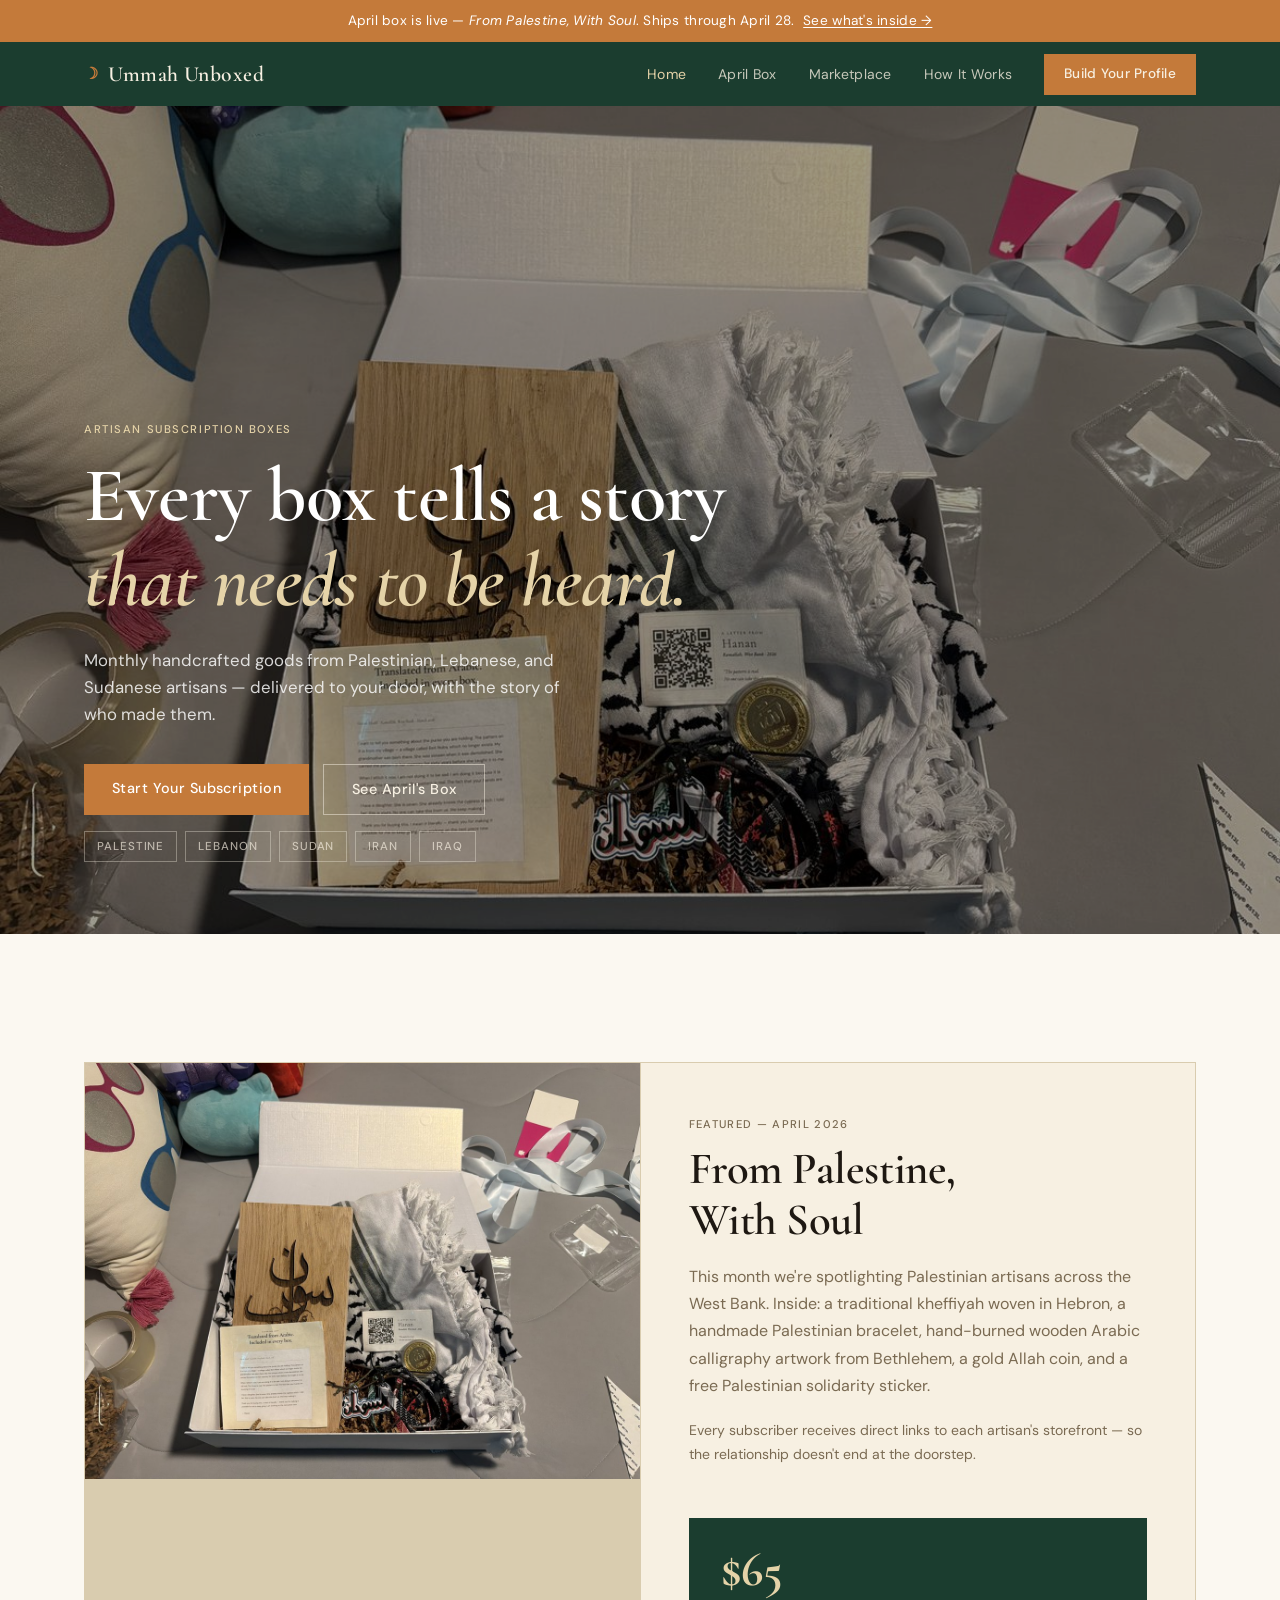
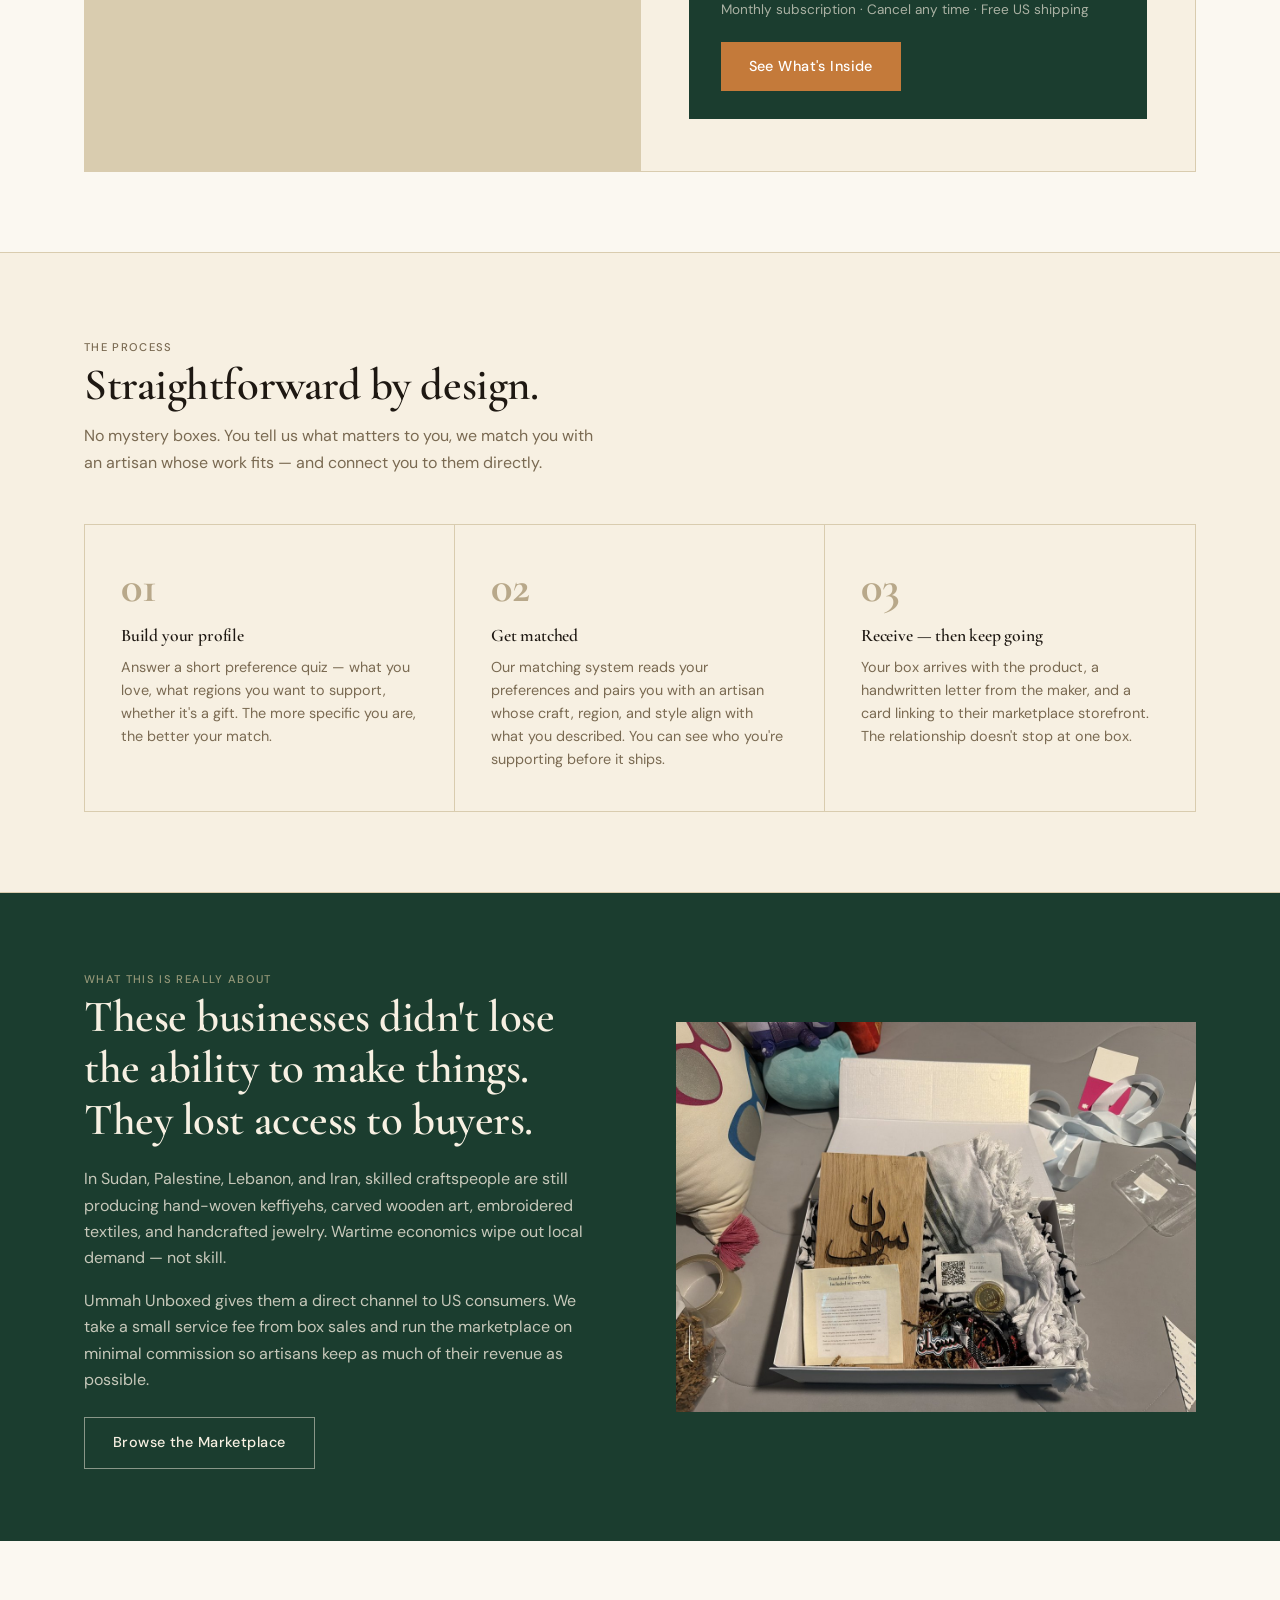
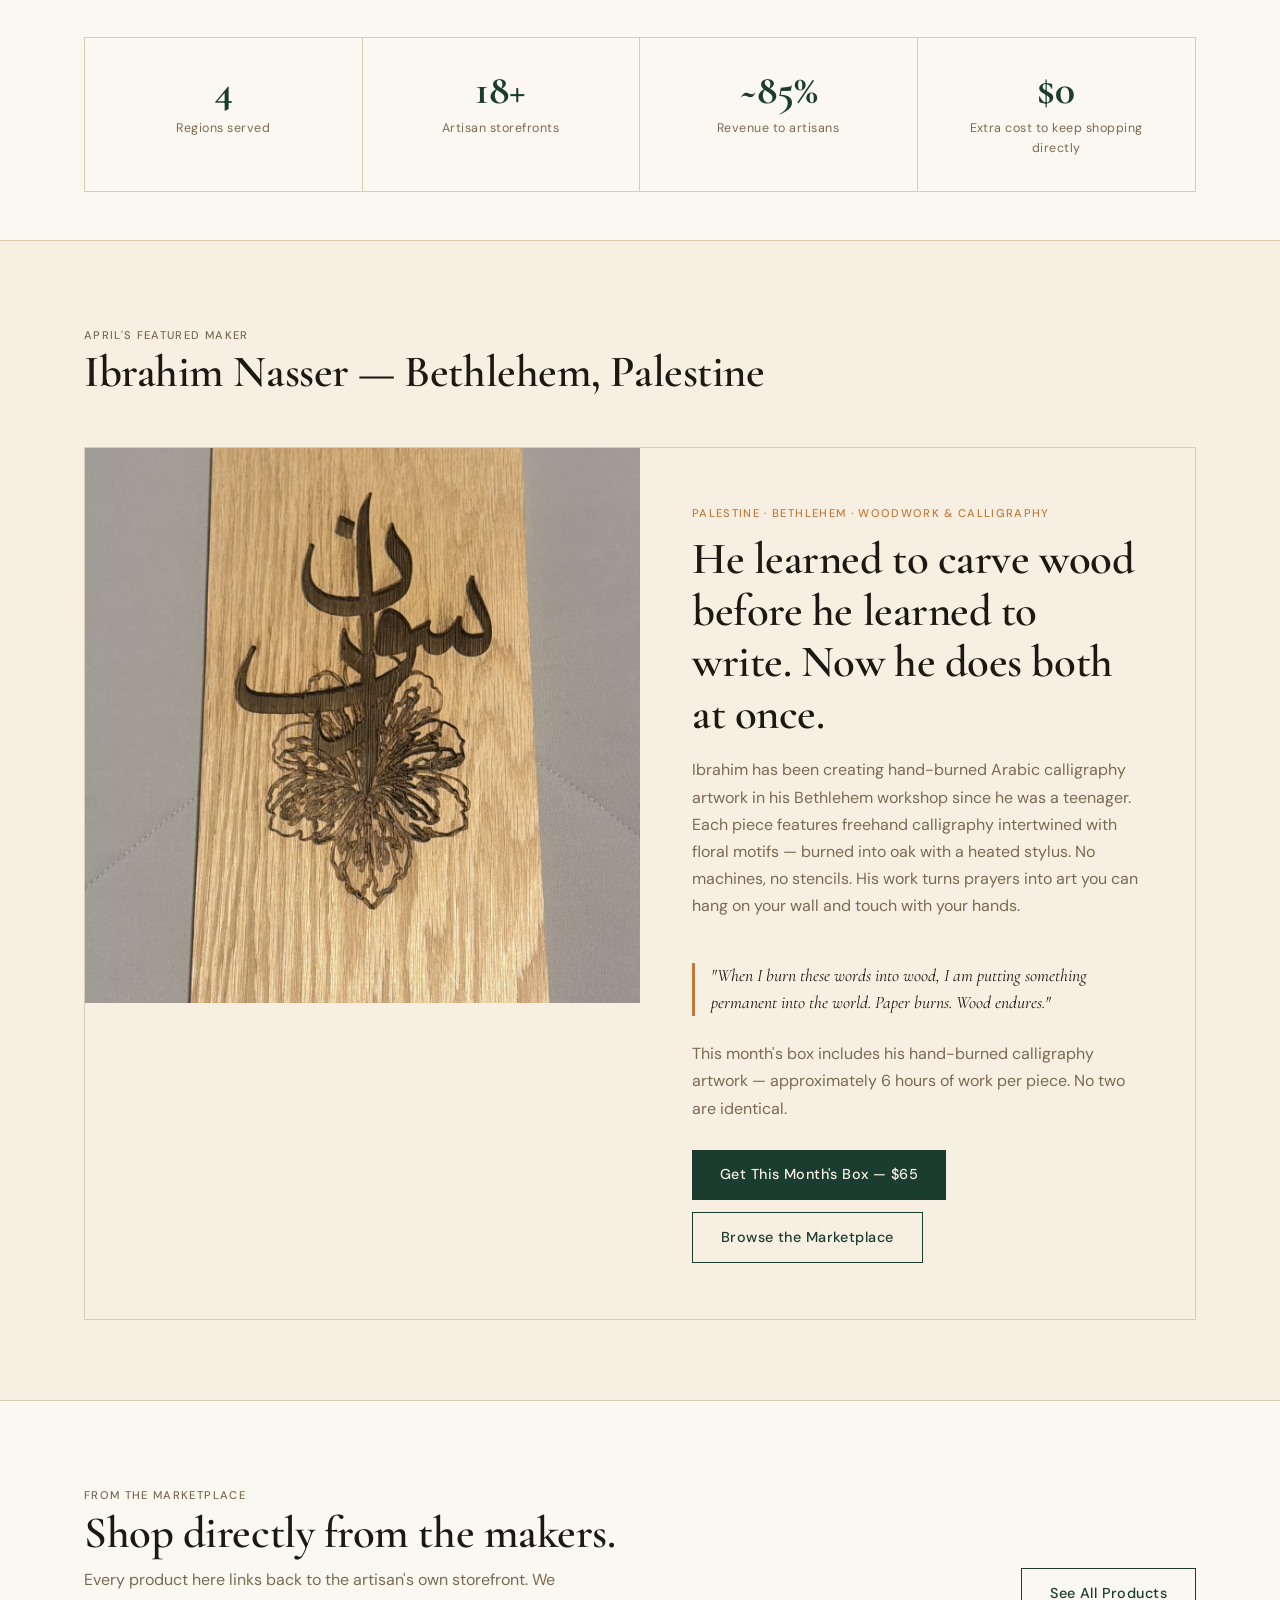
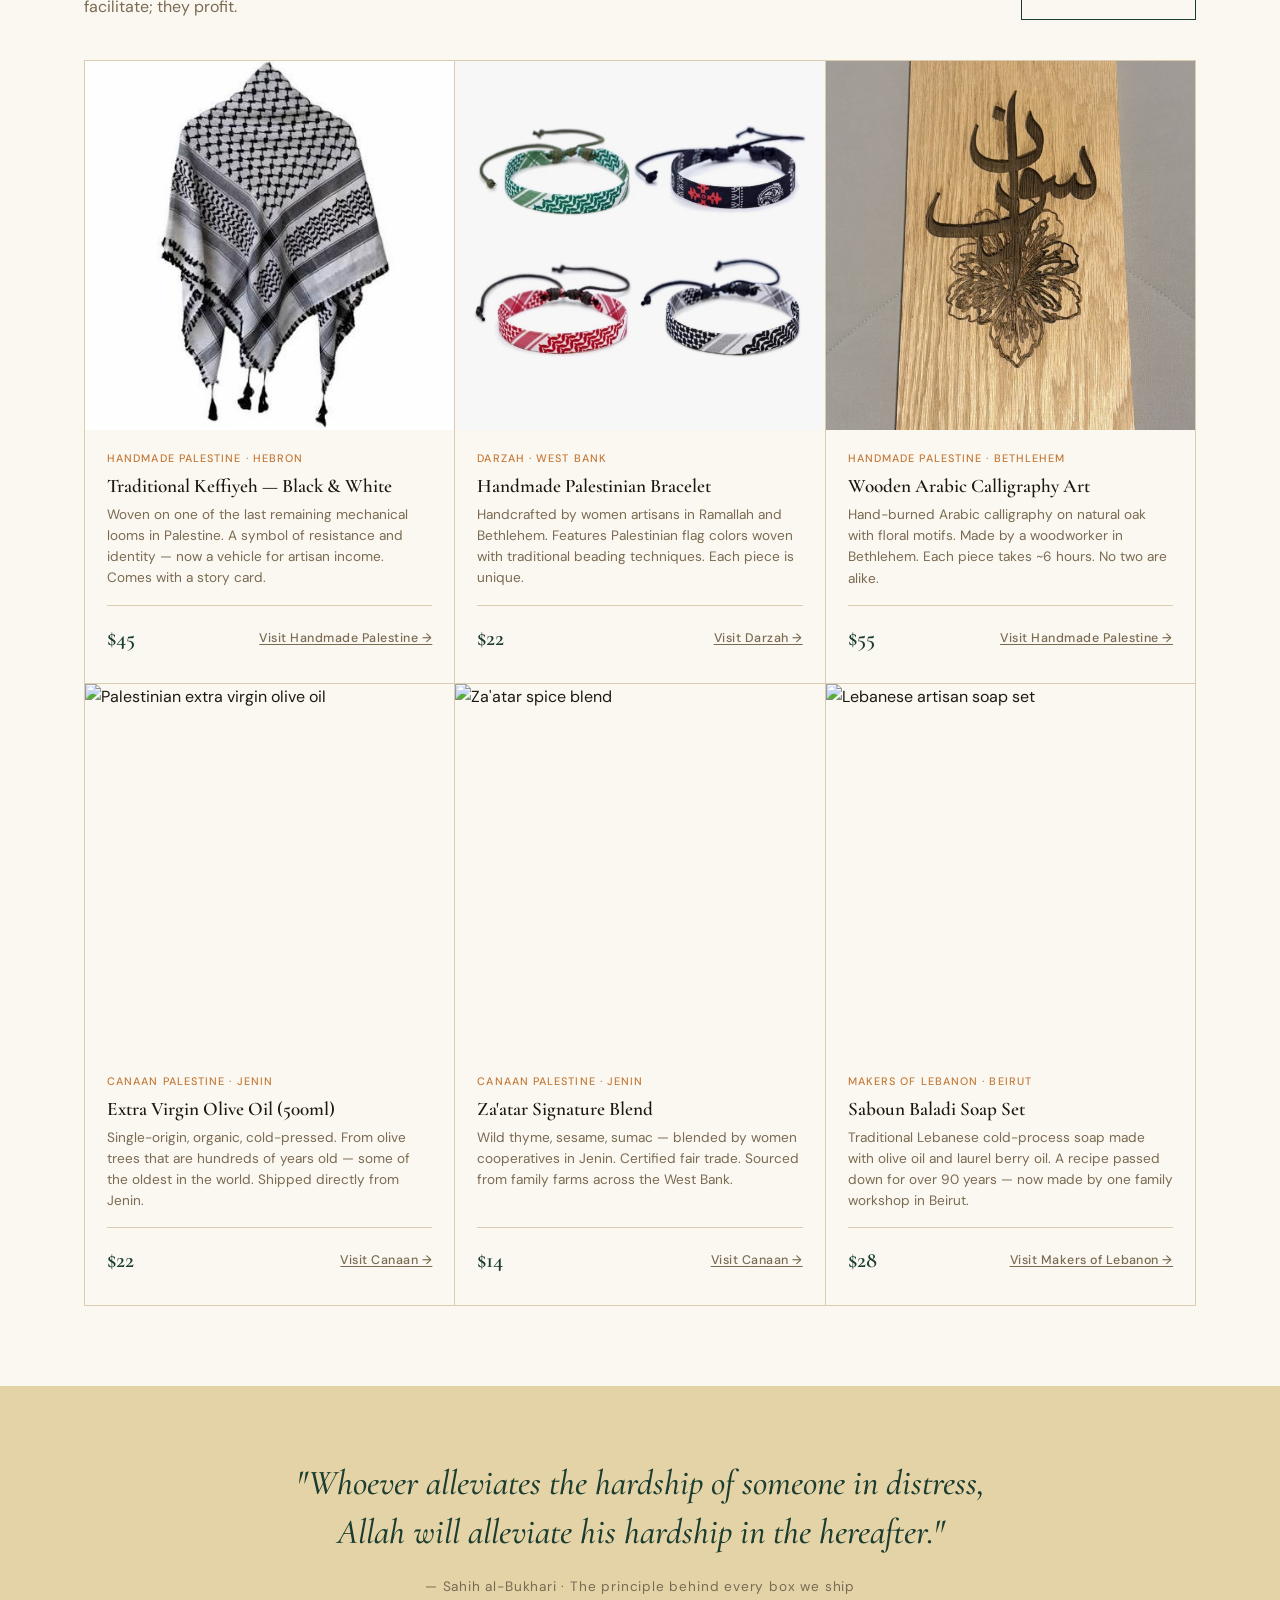
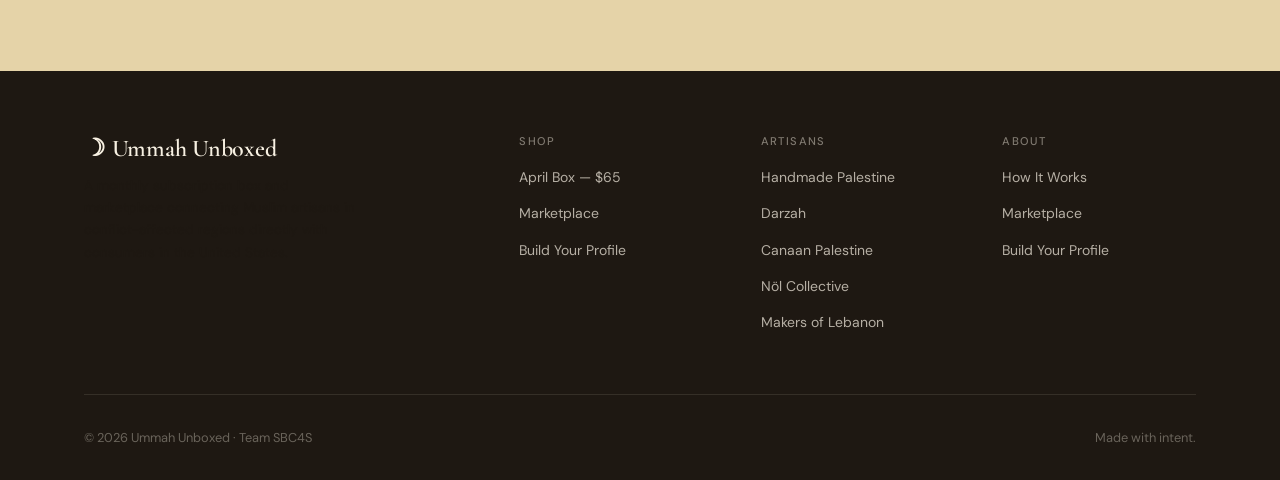
==== commit 08c3296a: "Replace stock images with real product photos Added: box-full, keffiyeh, bracelets, wooden-art, gold" ====
--- a/index.html
+++ b/index.html
@@ -85,7 +85,7 @@
 
 <!-- Hero -->
 <section class="hero">
-  <div class="hero__bg" style="background-image: url('https://images.unsplash.com/photo-1558769132-cb1aea458c5e?auto=format&fit=crop&w=1800&q=80');"></div>
+  <div class="hero__bg" style="background-image: url('box-full.jpeg');"></div>
   <div class="hero__content">
     <span class="hero__tag">Artisan Subscription Boxes</span>
     <h1 class="hero__headline">Every box tells a story<br><em>that needs to be heard.</em></h1>
@@ -109,7 +109,7 @@
   <div class="container">
     <div class="two-col-feature">
       <div class="two-col-feature__img">
-        <img src="april-box-photo.jpeg" alt="April 2026 box contents — keffiyeh, wooden calligraphy, gold coin">
+        <img src="box-full.jpeg" alt="April 2026 box contents — keffiyeh, wooden calligraphy, gold coin">
       </div>
       <div class="two-col-feature__body">
         <span class="label">Featured — April 2026</span>
@@ -170,7 +170,7 @@
         <a href="marketplace.html" class="btn btn--outline-light" style="margin-top: 8px;">Browse the Marketplace</a>
       </div>
       <div class="mission-strip__img">
-        <img src="https://images.unsplash.com/photo-1596040033229-a9821ebd058d?auto=format&fit=crop&w=900&q=80" alt="Artisan spice market">
+        <img src="box-full.jpeg" alt="Ummah Unboxed subscription box">
       </div>
     </div>
   </div>
@@ -211,7 +211,7 @@
     </div>
     <div class="artisan-spot">
       <div class="artisan-spot__img">
-        <img src="april-box-photo.jpeg" alt="Handmade wooden Arabic calligraphy artwork from Bethlehem">
+        <img src="wooden-art.jpeg" alt="Handmade wooden Arabic calligraphy artwork from Bethlehem">
       </div>
       <div class="artisan-spot__body">
         <span class="artisan-spot__region">Palestine &middot; Bethlehem &middot; Woodwork &amp; Calligraphy</span>
@@ -247,7 +247,7 @@
       <!-- Product 1 - Keffiyeh -->
       <div class="product-card">
         <div class="product-card__img">
-          <img src="https://images.unsplash.com/photo-1583394293214-0b3b6a9b5fcc?auto=format&fit=crop&w=600&q=80" alt="Traditional Palestinian keffiyeh">
+          <img src="keffiyeh.png" alt="Traditional Palestinian keffiyeh">
         </div>
         <div class="product-card__body">
           <span class="product-card__from">Handmade Palestine &middot; Hebron</span>
@@ -263,7 +263,7 @@
       <!-- Product 2 - Bracelet -->
       <div class="product-card">
         <div class="product-card__img">
-          <img src="https://images.unsplash.com/photo-1611085583191-a3b181a88401?auto=format&fit=crop&w=600&q=80" alt="Handmade Palestinian bracelet">
+          <img src="bracelets.jpeg" alt="Handmade Palestinian bracelets">
         </div>
         <div class="product-card__body">
           <span class="product-card__from">Darzah &middot; West Bank</span>
@@ -279,7 +279,7 @@
       <!-- Product 3 - Wooden Art -->
       <div class="product-card">
         <div class="product-card__img">
-          <img src="april-box-photo.jpeg" alt="Handmade wooden Arabic calligraphy artwork" style="object-position: top;">
+          <img src="wooden-art.jpeg" alt="Handmade wooden Arabic calligraphy artwork">
         </div>
         <div class="product-card__body">
           <span class="product-card__from">Handmade Palestine &middot; Bethlehem</span>
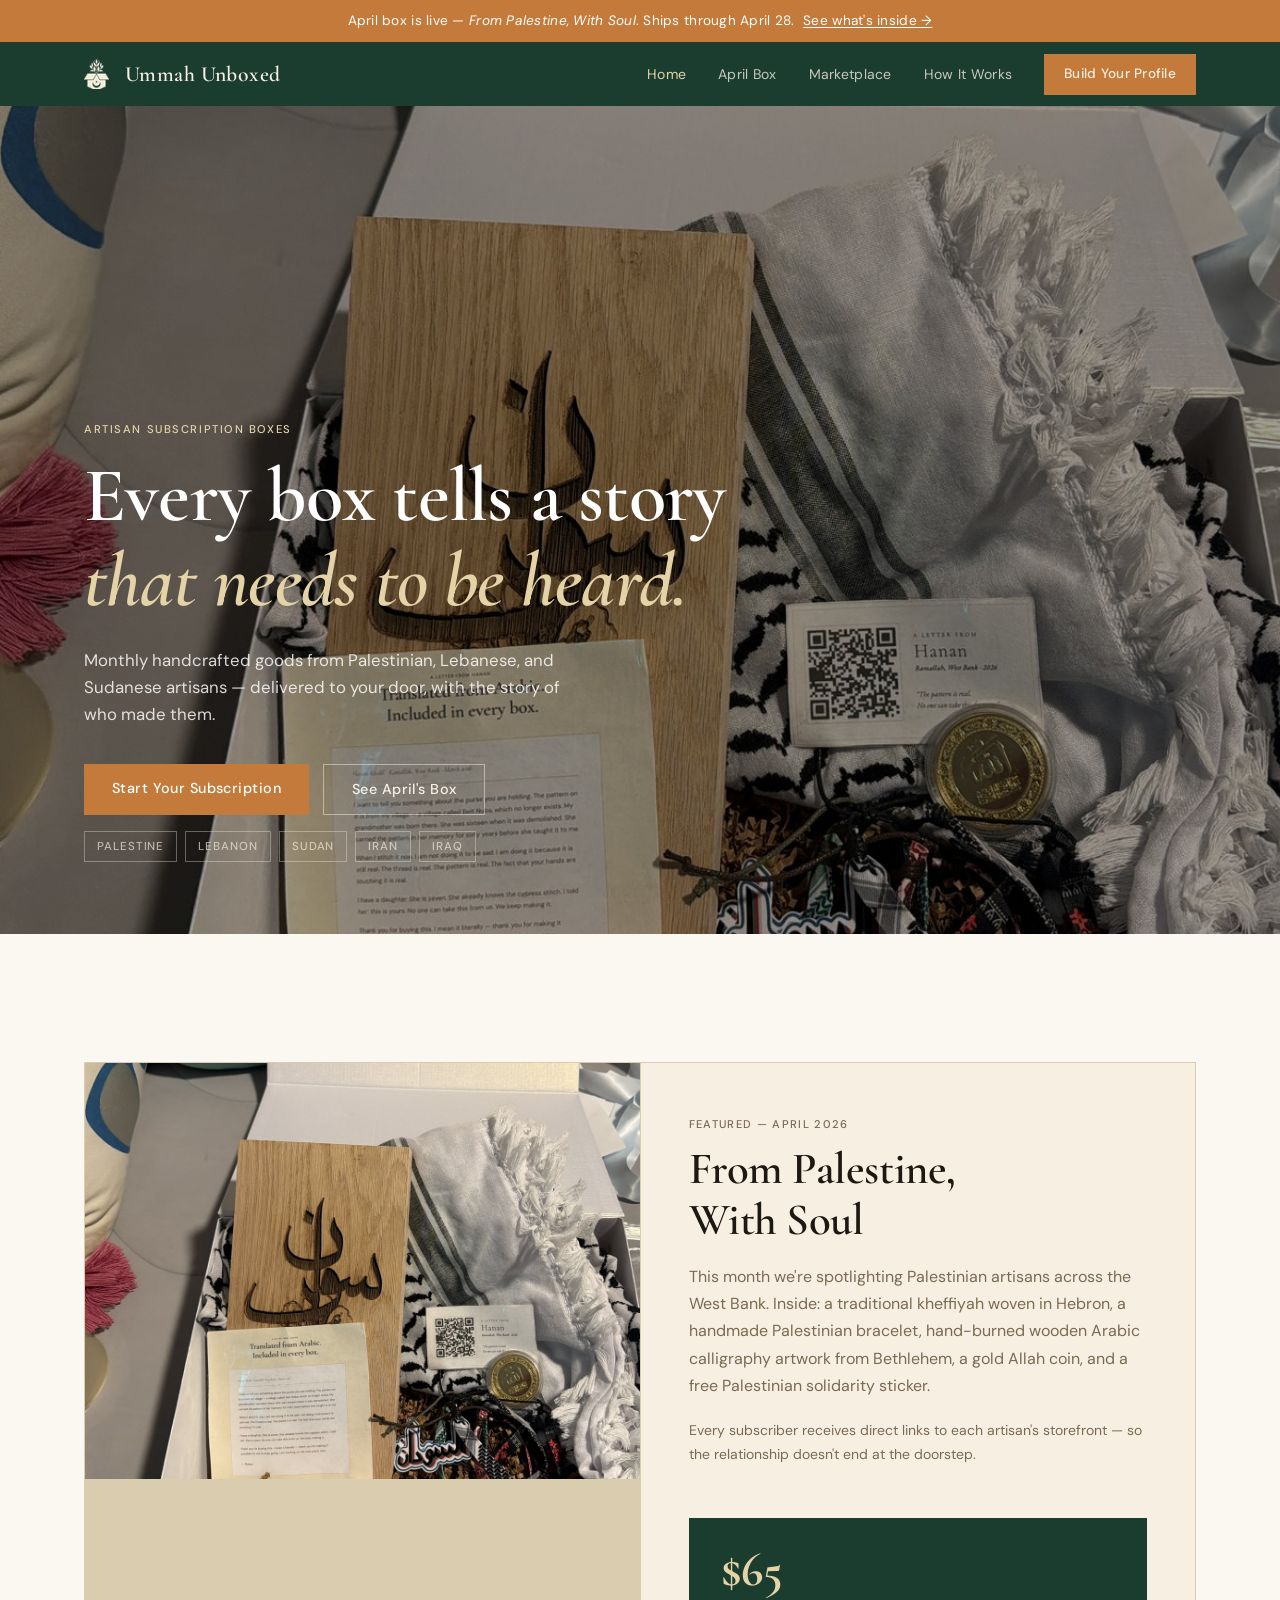
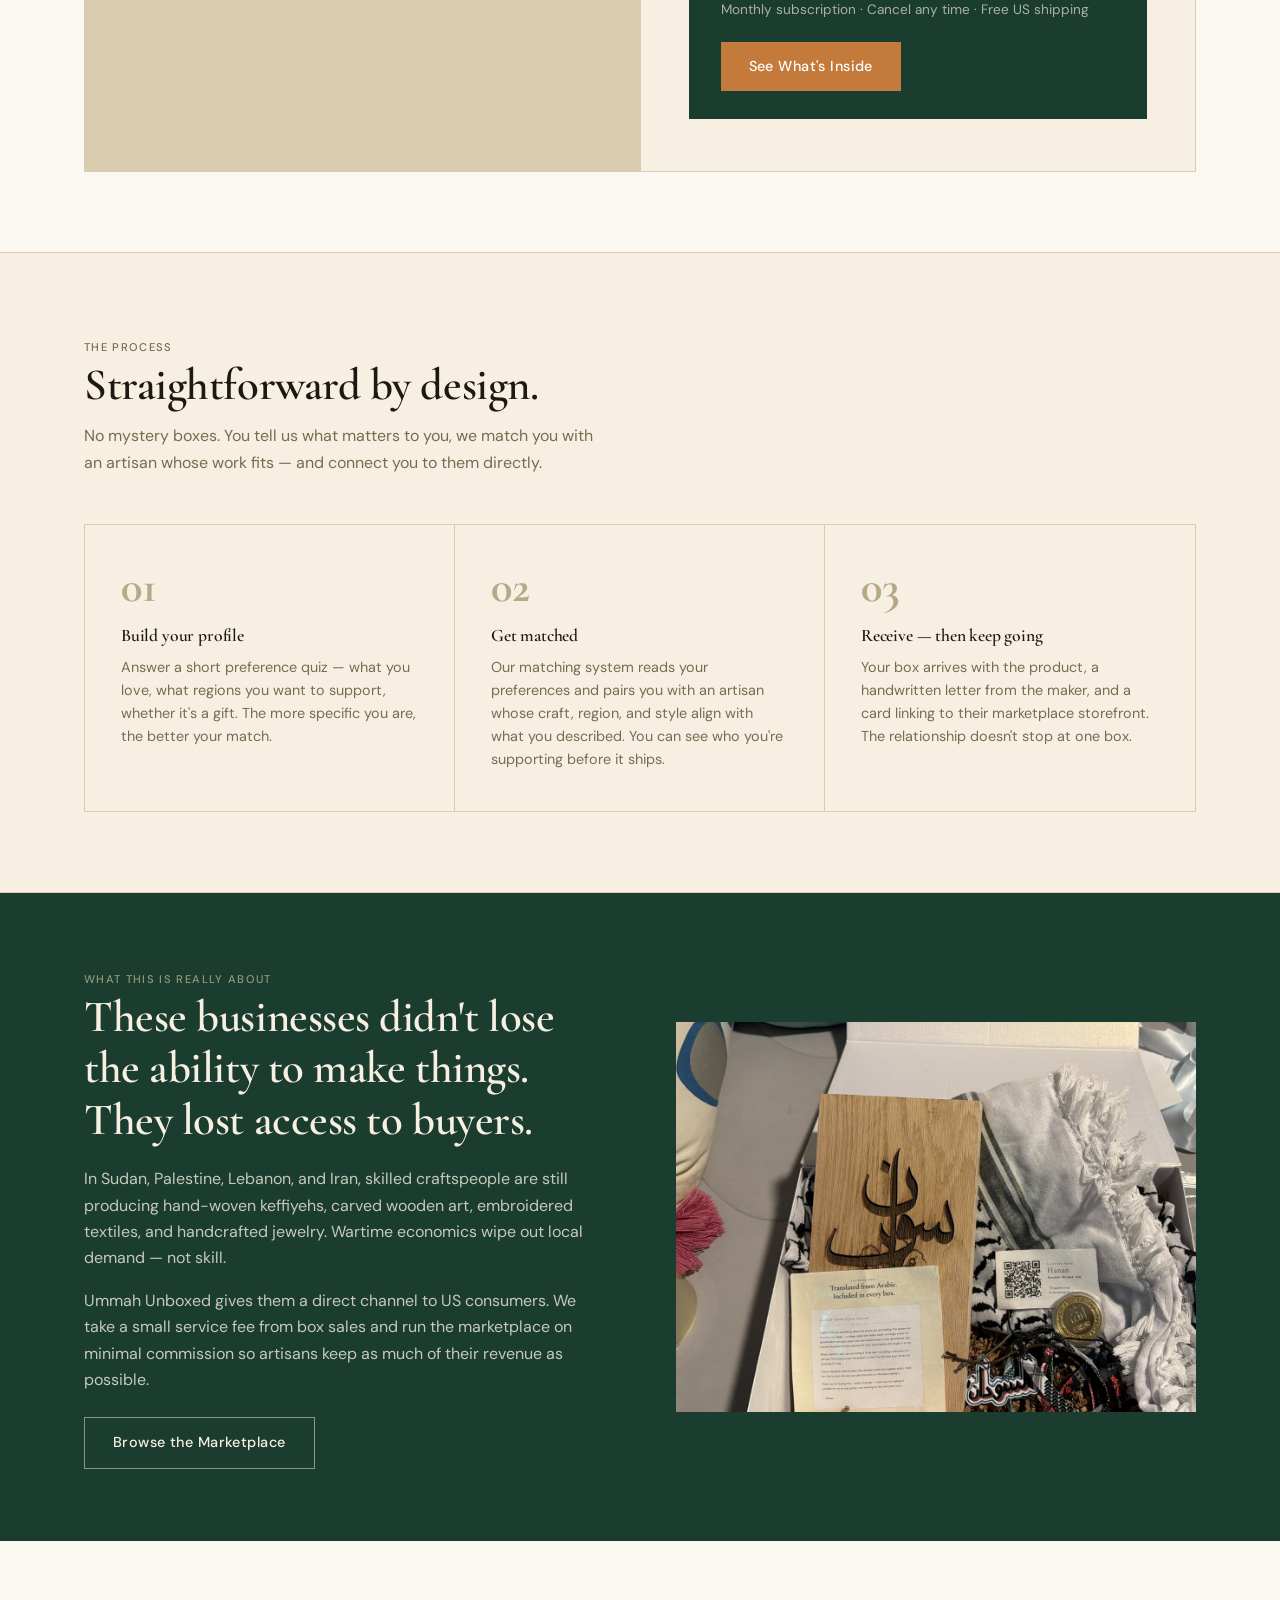
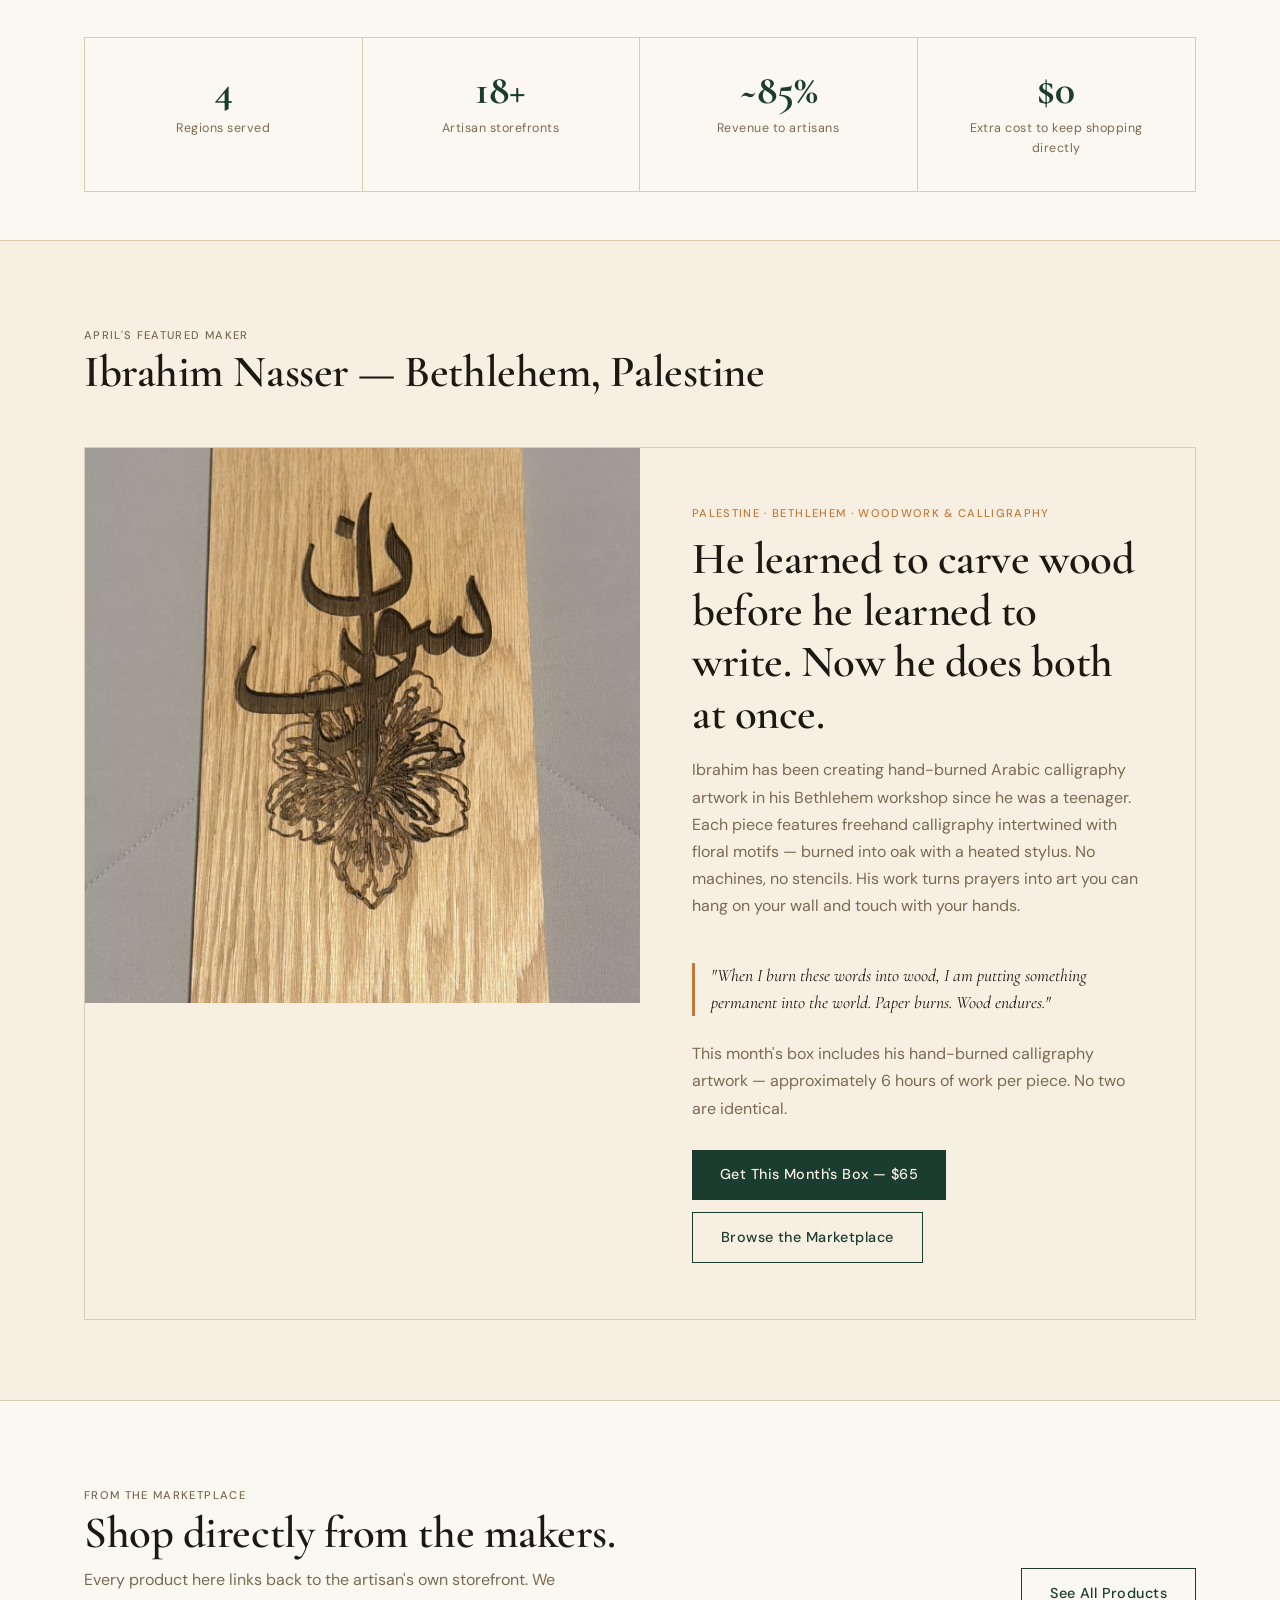
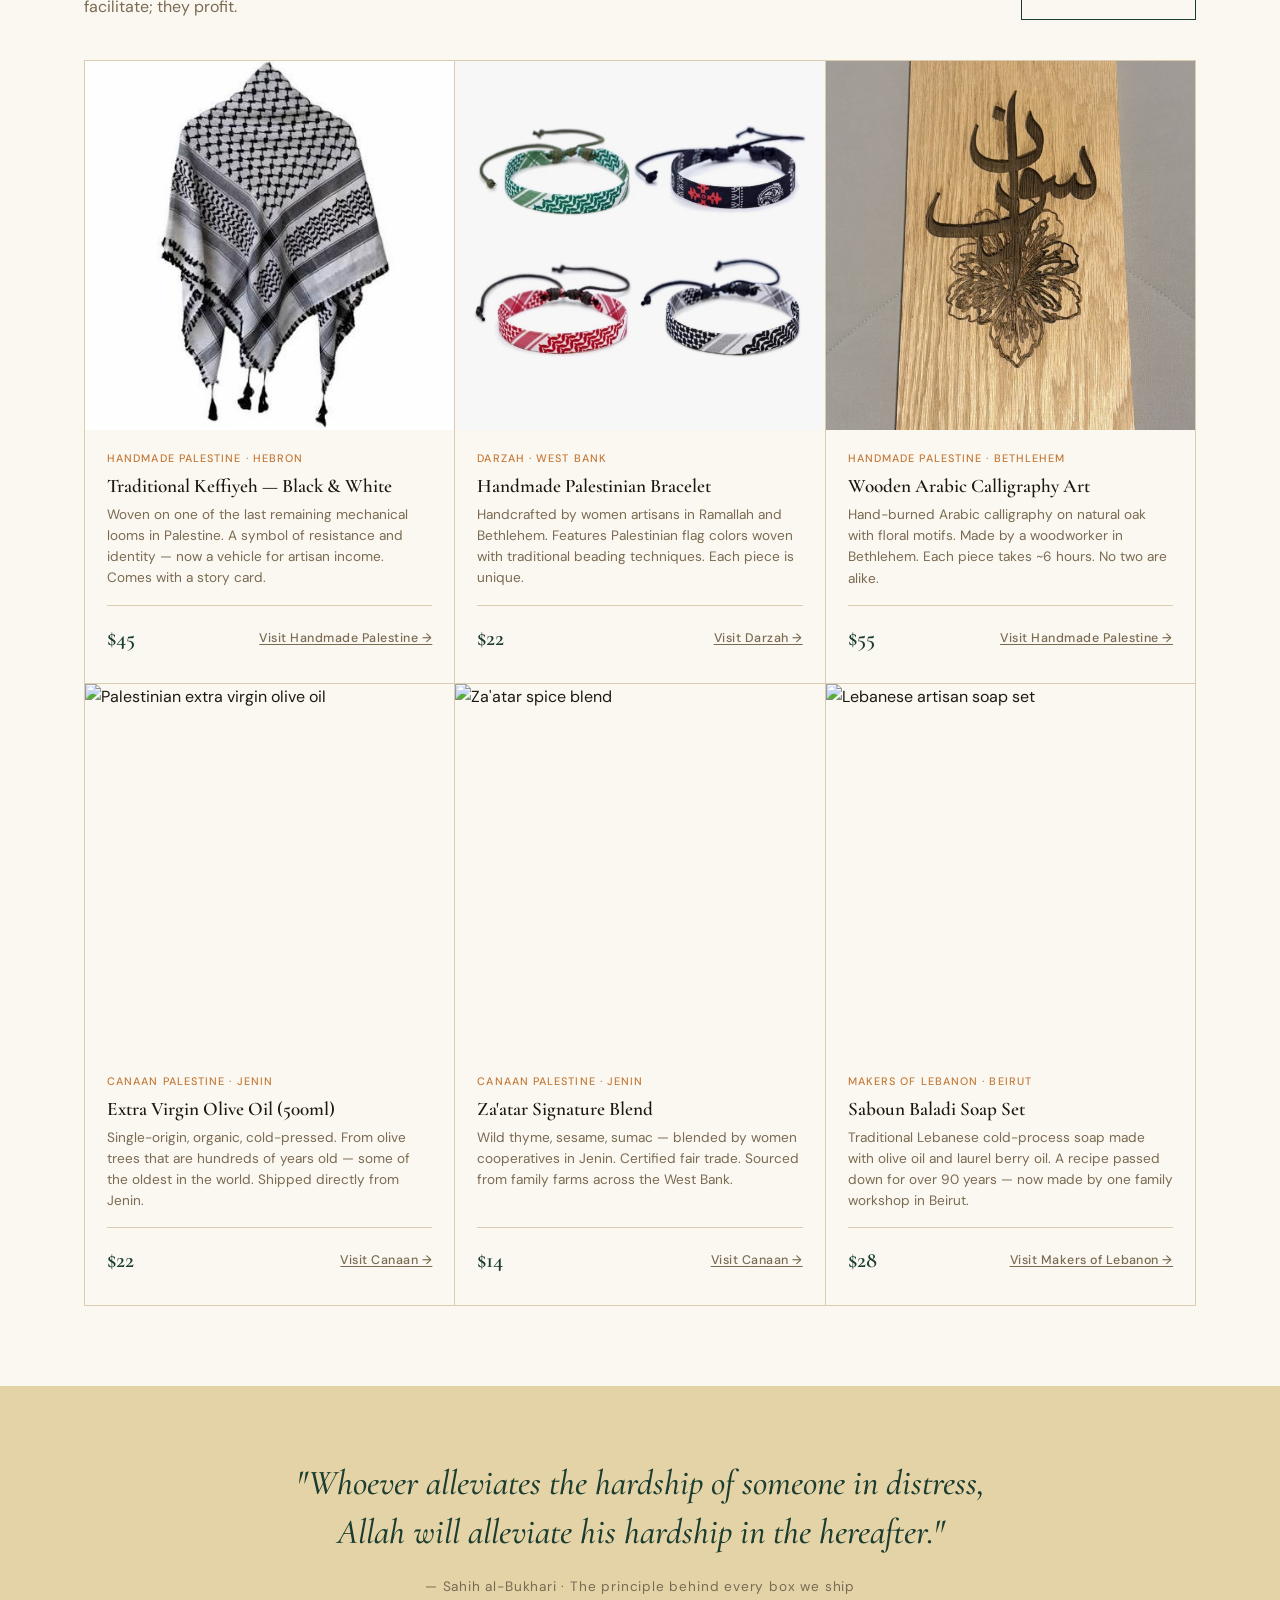
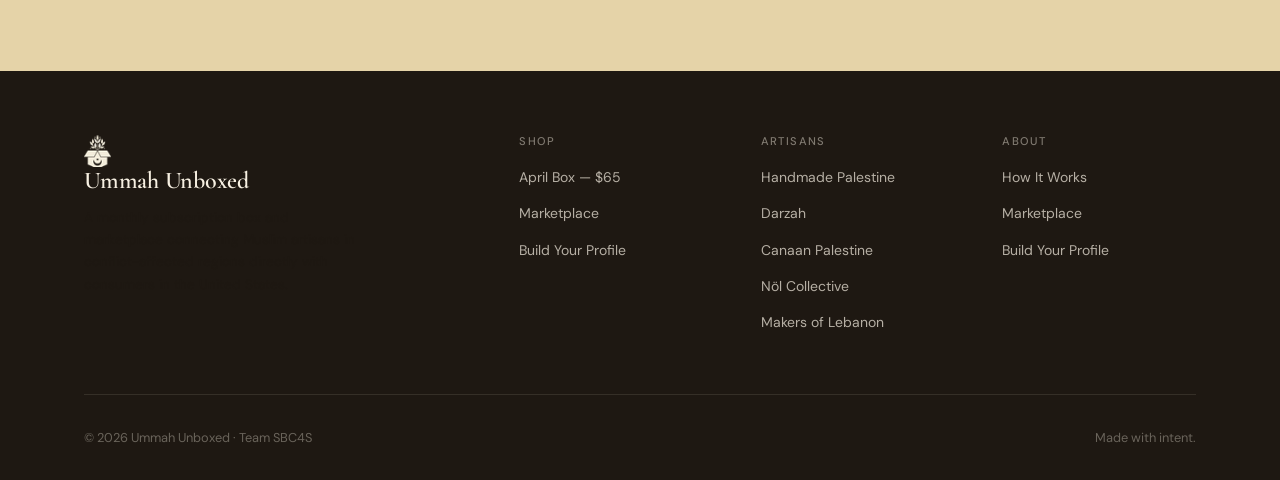
==== commit d15fcde5: "Replace text logo with Ummah Unboxed brand logo everywhere - Added logo-nav-light.png for dark nav/f" ====
--- a/index.html
+++ b/index.html
@@ -4,6 +4,7 @@
   <meta charset="UTF-8">
   <meta name="viewport" content="width=device-width, initial-scale=1.0">
   <title>Ummah Unboxed — Artisan Subscription Boxes from Muslim-Majority Regions</title>
+  <link rel="icon" type="image/png" href="favicon.png">
   <link rel="stylesheet" href="styles.css">
   <style>
     .region-pills { display: flex; gap: 8px; flex-wrap: wrap; margin-top: 16px; }
@@ -71,7 +72,7 @@
 <nav class="nav">
   <div class="nav__inner">
     <a href="index.html" class="nav__logo">
-      <span class="star">&#9789;</span> Ummah Unboxed
+      <img src="logo-nav-light.png" alt="" class="nav__logo-img"> Ummah Unboxed
     </a>
     <div class="nav__links">
       <a href="index.html" class="active">Home</a>
@@ -355,7 +356,7 @@
   <div class="container">
     <div class="footer__inner">
       <div class="footer__brand">
-        <h3>&#9789; Ummah Unboxed</h3>
+        <h3><img src="logo-nav-light.png" alt="" style="height: 32px; vertical-align: middle; margin-right: 8px;">Ummah Unboxed</h3>
         <p>A monthly subscription box and marketplace connecting Muslim artisans in conflict-affected regions directly with consumers in the United States.</p>
       </div>
       <div class="footer__col">
--- a/styles.css
+++ b/styles.css
@@ -93,6 +93,7 @@
   gap: 10px;
 }
 .nav__logo span.star { color: var(--amber); font-size: 1rem; }
+.nav__logo-img { height: 30px; vertical-align: middle; margin-right: 6px; }
 .nav__links {
   display: flex;
   align-items: center;
